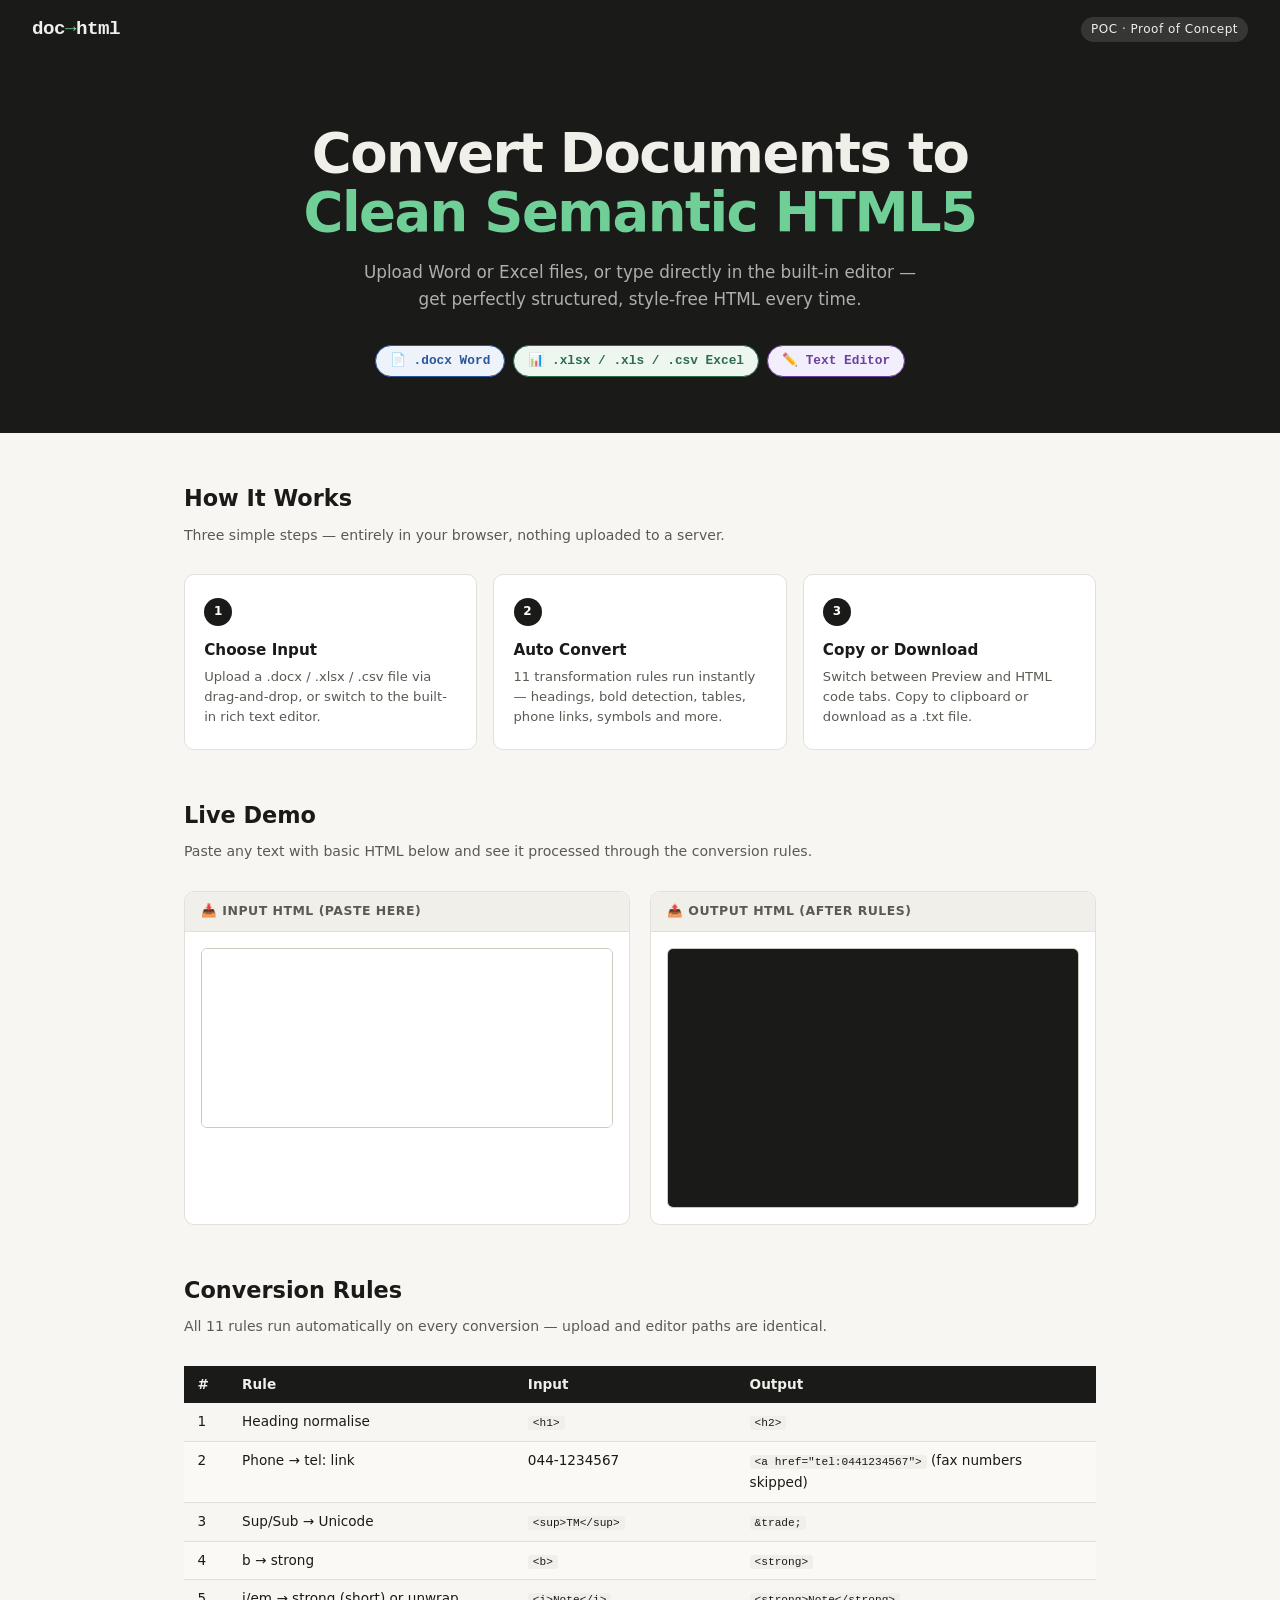
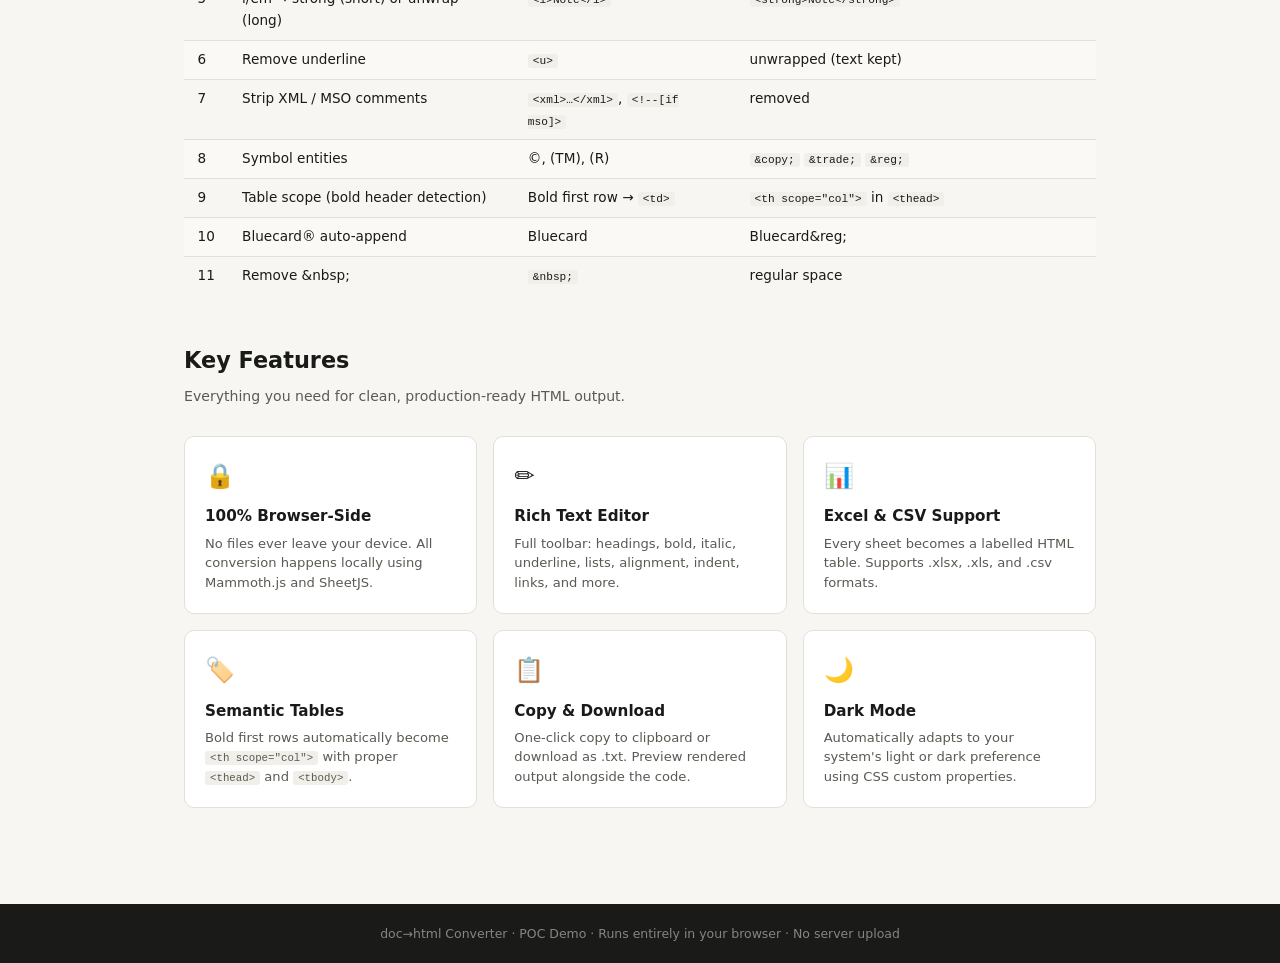
==== poc.html @ 578a53e2 "POC and Demo Docs" ====
<!DOCTYPE html>
<html lang="en">
<head>
  <meta charset="UTF-8"/>
  <meta name="viewport" content="width=device-width,initial-scale=1.0"/>
  <title>doc→html · POC Demo</title>
  <style>
    :root {
      --ink:#1a1a18; --paper:#f7f6f3; --surface:#fff;
      --border:#e2e0d8; --border-s:#ccc9bf;
      --green:#2d6a4f; --green-bg:#edf7f0;
      --blue:#2b579a; --blue-bg:#eef3fb;
      --purple:#6b3fa0; --purple-bg:#f3eefb;
      --accent:#c84b31;
      --radius:10px; --mono:'Menlo','Consolas',monospace;
    }
    *,*::before,*::after{box-sizing:border-box;margin:0;padding:0;}
    body{font-family:system-ui,-apple-system,sans-serif;background:var(--paper);color:var(--ink);font-size:15px;line-height:1.6;}

    /* ── NAV ── */
    nav{background:var(--ink);color:#f0efe9;padding:.9rem 2rem;display:flex;align-items:center;justify-content:space-between;gap:1rem;}
    .nav-brand{font-size:1.2rem;font-weight:800;letter-spacing:-.5px;font-family:var(--mono);}
    .nav-brand span{color:#6fcf97;}
    .nav-tag{font-size:.75rem;background:rgba(255,255,255,.12);padding:3px 10px;border-radius:20px;letter-spacing:.5px;}

    /* ── HERO ── */
    .hero{background:var(--ink);color:#f0efe9;padding:4rem 2rem 3.5rem;text-align:center;}
    .hero h1{font-size:clamp(2rem,5vw,3.4rem);font-weight:800;letter-spacing:-1.5px;line-height:1.1;margin-bottom:1rem;}
    .hero h1 em{color:#6fcf97;font-style:normal;}
    .hero p{font-size:1.05rem;opacity:.7;max-width:560px;margin:0 auto 2rem;}
    .hero-chips{display:flex;gap:.5rem;justify-content:center;flex-wrap:wrap;}
    .chip{display:inline-flex;align-items:center;gap:5px;padding:5px 14px;border-radius:20px;font-size:.8rem;font-weight:600;font-family:var(--mono);border:.5px solid;}
    .chip-w{background:var(--blue-bg);color:var(--blue);border-color:var(--blue);}
    .chip-x{background:var(--green-bg);color:var(--green);border-color:var(--green);}
    .chip-e{background:var(--purple-bg);color:var(--purple);border-color:var(--purple);}

    /* ── SECTION WRAPPER ── */
    .wrap{max-width:960px;margin:0 auto;padding:3rem 1.5rem;}
    .section-title{font-size:1.4rem;font-weight:700;margin-bottom:.4rem;}
    .section-sub{font-size:.88rem;color:#5a5952;margin-bottom:1.75rem;}

    /* ── HOW IT WORKS ── */
    .steps{display:grid;grid-template-columns:repeat(auto-fit,minmax(200px,1fr));gap:1rem;margin-bottom:3rem;}
    .step{background:var(--surface);border:1px solid var(--border);border-radius:var(--radius);padding:1.4rem 1.2rem;position:relative;}
    .step-num{width:28px;height:28px;background:var(--ink);color:#fff;border-radius:50%;display:flex;align-items:center;justify-content:center;font-size:.75rem;font-weight:700;margin-bottom:.75rem;}
    .step h3{font-size:.95rem;font-weight:700;margin-bottom:.35rem;}
    .step p{font-size:.82rem;color:#5a5952;line-height:1.5;}

    /* ── LIVE DEMO ── */
    .demo-grid{display:grid;grid-template-columns:1fr 1fr;gap:1.25rem;margin-bottom:3rem;}
    @media(max-width:680px){.demo-grid{grid-template-columns:1fr;}}

    .demo-box{background:var(--surface);border:1px solid var(--border);border-radius:var(--radius);overflow:hidden;}
    .demo-box-header{background:#f0efe9;border-bottom:1px solid var(--border);padding:.6rem 1rem;font-size:.78rem;font-weight:600;text-transform:uppercase;letter-spacing:.5px;color:#5a5952;display:flex;align-items:center;gap:6px;}
    .demo-box-body{padding:1rem;}

    textarea{width:100%;min-height:180px;border:1px solid var(--border-s);border-radius:6px;padding:.75rem;font-family:var(--mono);font-size:.8rem;line-height:1.6;resize:vertical;color:var(--ink);background:#fff;outline:none;}
    textarea:focus{border-color:#9a9890;}
    .convert-btn{margin-top:.6rem;width:100%;padding:.65rem;background:var(--ink);color:#fff;border:none;border-radius:6px;font-weight:600;font-size:.85rem;cursor:pointer;transition:opacity .15s;}
    .convert-btn:hover{opacity:.85;}

    .output-box{min-height:180px;border:1px solid var(--border-s);border-radius:6px;background:#1a1a18;padding:.75rem;font-family:var(--mono);font-size:.78rem;line-height:1.7;color:#a8d5a2;white-space:pre-wrap;word-break:break-word;overflow:auto;max-height:260px;}
    .output-box .hl-tag{color:#f08d49;}
    .output-box .hl-attr{color:#82c6d8;}
    .output-box .hl-val{color:#b9da97;}

    /* ── RULES TABLE ── */
    .rules-table{width:100%;border-collapse:collapse;font-size:.85rem;margin-bottom:3rem;}
    .rules-table th{background:var(--ink);color:#f0efe9;padding:.5rem .85rem;text-align:left;}
    .rules-table td{padding:.5rem .85rem;border-bottom:1px solid var(--border);vertical-align:top;}
    .rules-table tr:last-child td{border-bottom:none;}
    .rules-table tr:nth-child(even) td{background:#faf9f6;}
    code{font-family:var(--mono);font-size:.82em;background:#f0efe9;padding:1px 5px;border-radius:3px;}

    /* ── FEATURE CARDS ── */
    .features{display:grid;grid-template-columns:repeat(auto-fit,minmax(240px,1fr));gap:1rem;margin-bottom:3rem;}
    .feat{background:var(--surface);border:1px solid var(--border);border-radius:var(--radius);padding:1.25rem;}
    .feat-icon{font-size:1.5rem;margin-bottom:.6rem;}
    .feat h3{font-size:.95rem;font-weight:700;margin-bottom:.3rem;}
    .feat p{font-size:.82rem;color:#5a5952;line-height:1.5;}

    /* ── FOOTER ── */
    footer{background:var(--ink);color:rgba(240,239,233,.5);text-align:center;padding:1.25rem;font-size:.78rem;}
  </style>
</head>
<body>

<nav>
  <div class="nav-brand">doc<span>→</span>html</div>
  <span class="nav-tag">POC · Proof of Concept</span>
</nav>

<!-- HERO -->
<section class="hero">
  <h1>Convert Documents to<br><em>Clean Semantic HTML5</em></h1>
  <p>Upload Word or Excel files, or type directly in the built-in editor — get perfectly structured, style-free HTML every time.</p>
  <div class="hero-chips">
    <span class="chip chip-w">📄 .docx Word</span>
    <span class="chip chip-x">📊 .xlsx / .xls / .csv Excel</span>
    <span class="chip chip-e">✏️ Text Editor</span>
  </div>
</section>

<!-- HOW IT WORKS -->
<div class="wrap">
  <div class="section-title">How It Works</div>
  <div class="section-sub">Three simple steps — entirely in your browser, nothing uploaded to a server.</div>
  <div class="steps">
    <div class="step"><div class="step-num">1</div><h3>Choose Input</h3><p>Upload a .docx / .xlsx / .csv file via drag-and-drop, or switch to the built-in rich text editor.</p></div>
    <div class="step"><div class="step-num">2</div><h3>Auto Convert</h3><p>11 transformation rules run instantly — headings, bold detection, tables, phone links, symbols and more.</p></div>
    <div class="step"><div class="step-num">3</div><h3>Copy or Download</h3><p>Switch between Preview and HTML code tabs. Copy to clipboard or download as a .txt file.</p></div>
  </div>

  <!-- LIVE DEMO -->
  <div class="section-title">Live Demo</div>
  <div class="section-sub">Paste any text with basic HTML below and see it processed through the conversion rules.</div>
  <div class="demo-grid">
    <div class="demo-box">
      <div class="demo-box-header">📥 Input HTML (paste here)</div>
      <div class="demo-box-body">
        <textarea id="demo-input" spellcheck="false"><h1>Company Overview</h1>
<p>Call us at <b>044-1234567</b> or Fax: 044-9999999</p>
<p><b>John</b><b> Smith</b> is the CEO.</p>
<table>
  <tr><td><b>Name</b></td><td><b>Role</b></td></tr>
  <tr><td>Alice</td><td>Engineer</td></tr>
  <tr><td>Bob</td><td>Designer</td></tr>
</table>
<p>Copyright (C) 2024. All rights reserved (TM)</p></textarea>
        <button class="convert-btn" onclick="runDemo()">▶ Run Conversion Rules</button>
      </div>
    </div>
    <div class="demo-box">
      <div class="demo-box-header">📤 Output HTML (after rules)</div>
      <div class="demo-box-body">
        <div class="output-box" id="demo-output">Click "Run Conversion Rules" →</div>
      </div>
    </div>
  </div>

  <!-- CONVERSION RULES -->
  <div class="section-title">Conversion Rules</div>
  <div class="section-sub">All 11 rules run automatically on every conversion — upload and editor paths are identical.</div>
  <table class="rules-table">
    <thead><tr><th>#</th><th>Rule</th><th>Input</th><th>Output</th></tr></thead>
    <tbody>
      <tr><td>1</td><td>Heading normalise</td><td><code>&lt;h1&gt;</code></td><td><code>&lt;h2&gt;</code></td></tr>
      <tr><td>2</td><td>Phone → tel: link</td><td>044-1234567</td><td><code>&lt;a href="tel:0441234567"&gt;</code> (fax numbers skipped)</td></tr>
      <tr><td>3</td><td>Sup/Sub → Unicode</td><td><code>&lt;sup&gt;TM&lt;/sup&gt;</code></td><td><code>&amp;trade;</code></td></tr>
      <tr><td>4</td><td>b → strong</td><td><code>&lt;b&gt;</code></td><td><code>&lt;strong&gt;</code></td></tr>
      <tr><td>5</td><td>i/em → strong (short) or unwrap (long)</td><td><code>&lt;i&gt;Note&lt;/i&gt;</code></td><td><code>&lt;strong&gt;Note&lt;/strong&gt;</code></td></tr>
      <tr><td>6</td><td>Remove underline</td><td><code>&lt;u&gt;</code></td><td>unwrapped (text kept)</td></tr>
      <tr><td>7</td><td>Strip XML / MSO comments</td><td><code>&lt;xml&gt;…&lt;/xml&gt;</code>, <code>&lt;!--[if mso]&gt;</code></td><td>removed</td></tr>
      <tr><td>8</td><td>Symbol entities</td><td>©, (TM), (R)</td><td><code>&amp;copy;</code> <code>&amp;trade;</code> <code>&amp;reg;</code></td></tr>
      <tr><td>9</td><td>Table scope (bold header detection)</td><td>Bold first row → <code>&lt;td&gt;</code></td><td><code>&lt;th scope="col"&gt;</code> in <code>&lt;thead&gt;</code></td></tr>
      <tr><td>10</td><td>Bluecard® auto-append</td><td>Bluecard</td><td>Bluecard&amp;reg;</td></tr>
      <tr><td>11</td><td>Remove &amp;nbsp;</td><td><code>&amp;nbsp;</code></td><td>regular space</td></tr>
    </tbody>
  </table>

  <!-- FEATURES -->
  <div class="section-title">Key Features</div>
  <div class="section-sub">Everything you need for clean, production-ready HTML output.</div>
  <div class="features">
    <div class="feat"><div class="feat-icon">🔒</div><h3>100% Browser-Side</h3><p>No files ever leave your device. All conversion happens locally using Mammoth.js and SheetJS.</p></div>
    <div class="feat"><div class="feat-icon">✏️</div><h3>Rich Text Editor</h3><p>Full toolbar: headings, bold, italic, underline, lists, alignment, indent, links, and more.</p></div>
    <div class="feat"><div class="feat-icon">📊</div><h3>Excel & CSV Support</h3><p>Every sheet becomes a labelled HTML table. Supports .xlsx, .xls, and .csv formats.</p></div>
    <div class="feat"><div class="feat-icon">🏷️</div><h3>Semantic Tables</h3><p>Bold first rows automatically become <code>&lt;th scope="col"&gt;</code> with proper <code>&lt;thead&gt;</code> and <code>&lt;tbody&gt;</code>.</p></div>
    <div class="feat"><div class="feat-icon">📋</div><h3>Copy & Download</h3><p>One-click copy to clipboard or download as .txt. Preview rendered output alongside the code.</p></div>
    <div class="feat"><div class="feat-icon">🌙</div><h3>Dark Mode</h3><p>Automatically adapts to your system's light or dark preference using CSS custom properties.</p></div>
  </div>
</div>

<footer>doc→html Converter · POC Demo · Runs entirely in your browser · No server upload</footer>

<script>
/* Minimal demo runner — applies rules 1,4,8,9,10,11 client-side for illustration */
function runDemo() {
  var raw = document.getElementById('demo-input').value;
  var out = applyRules(raw);
  document.getElementById('demo-output').innerHTML = syntaxHL(escForDisplay(out));
}

function applyRules(html) {
  var doc  = new DOMParser().parseFromString('<div id="r">' + html + '</div>', 'text/html');
  var root = doc.getElementById('r');

  /* Rule 1 — h1→h2 */
  root.querySelectorAll('h1').forEach(function(el){ changeTag(el,'h2'); });
  /* Rule 4 — b→strong */
  root.querySelectorAll('b').forEach(function(el){ changeTag(el,'strong'); });
  /* Rule 6 — remove u */
  root.querySelectorAll('u').forEach(function(el){ unwrap(el); });
  /* Rule A — no strong in headings */
  root.querySelectorAll('h2 strong,h3 strong').forEach(function(el){ unwrap(el); });
  /* Rule C — merge consecutive strong */
  mergeStrong(root);
  /* Rule B — table scope */
  tableScope(root);

  var s = root.innerHTML;
  /* Rule 8 — symbol entities */
  s = s.replace(/\(C\)/gi,'&copy;').replace(/\(TM\)/gi,'&trade;').replace(/\(R\)/gi,'&reg;');
  /* Rule 10 — Bluecard */
  s = s.replace(/\bBluecard\b(?!&reg;)/gi, function(m){ return m+'&reg;'; });
  /* Rule 11 — nbsp */
  s = s.replace(/&nbsp;/gi,' ');
  /* Rule 2 — phone tel (skip fax) */
  s = s.replace(/>([\s\S]*?)</g, function(m, text) {
    var r = text.replace(/(\+?[\d][\d\s.\-()\u200c]{6,}[\d])/g, function(ph, _m, offset, str) {
      var before = str.slice(Math.max(0,offset-60),offset);
      var after  = str.slice(offset+ph.length, offset+ph.length+20);
      if (/\bfax\b/i.test(before)||/\bfax\b/i.test(after)) return ph;
      return '<a href="tel:'+ph.replace(/[^\d+]/g,'')+'">'+ph+'</a>';
    });
    return '>'+r+'<';
  });
  return s.trim();
}

function tableScope(root) {
  root.querySelectorAll('table').forEach(function(table) {
    var rows = Array.prototype.slice.call(table.querySelectorAll('tr'));
    if (!rows.length) return;
    var headCells = Array.prototype.slice.call(rows[0].querySelectorAll('td,th'));
    if (!headCells.length || !headCells.every(function(c){ return cellBold(c); })) return;
    headCells.forEach(function(cell) {
      root.querySelectorAll('strong').forEach(function(s){ if(cell.contains(s)) unwrap(s); });
      var th = changeTag(cell,'th'); th.setAttribute('scope','col');
    });
    var thead = table.ownerDocument.createElement('thead');
    rows[0].parentNode.removeChild(rows[0]); thead.appendChild(rows[0]);
    var tbody = table.ownerDocument.createElement('tbody');
    rows.slice(1).forEach(function(tr){ tr.parentNode.removeChild(tr); tbody.appendChild(tr); });
    while(table.firstChild) table.removeChild(table.firstChild);
    table.appendChild(thead); if(rows.slice(1).length) table.appendChild(tbody);
  });
}
function cellBold(c) {
  var t=c.textContent.trim(); if(!t) return false;
  var ss=Array.prototype.slice.call(c.querySelectorAll('strong'));
  if(!ss.length) return false;
  return ss.map(function(s){return s.textContent;}).join('').trim()===t;
}
function mergeStrong(root) {
  root.querySelectorAll('strong strong').forEach(function(i){ unwrap(i); });
  root.querySelectorAll('strong').forEach(function(el) {
    var nx=el.nextSibling, gap=null;
    if(nx&&nx.nodeType===3&&nx.nodeValue.trim()===''){gap=nx;nx=nx.nextSibling;}
    if(nx&&nx.nodeName==='STRONG'){if(gap)el.appendChild(gap);while(nx.firstChild)el.appendChild(nx.firstChild);nx.parentNode.removeChild(nx);}
  });
}
function changeTag(el,tag){
  var n=el.ownerDocument.createElement(tag);
  Array.prototype.slice.call(el.attributes).forEach(function(a){n.setAttribute(a.name,a.value);});
  while(el.firstChild) n.appendChild(el.firstChild);
  el.parentNode.replaceChild(n,el); return n;
}
function unwrap(el){var p=el.parentNode;while(el.firstChild)p.insertBefore(el.firstChild,el);p.removeChild(el);}

function escForDisplay(s){ return s.replace(/&/g,'&amp;').replace(/</g,'&lt;').replace(/>/g,'&gt;'); }
function syntaxHL(s){
  return s
    .replace(/(&lt;\/?[a-z][a-z0-9]*)/gi,'<span class="hl-tag">$1</span>')
    .replace(/(scope|href|class)=/g,'<span class="hl-attr">$1</span>=')
    .replace(/="([^"]*)"/g,'="<span class="hl-val">$1</span>"');
}
window.addEventListener('DOMContentLoaded', runDemo);
</script>
</body>
</html>
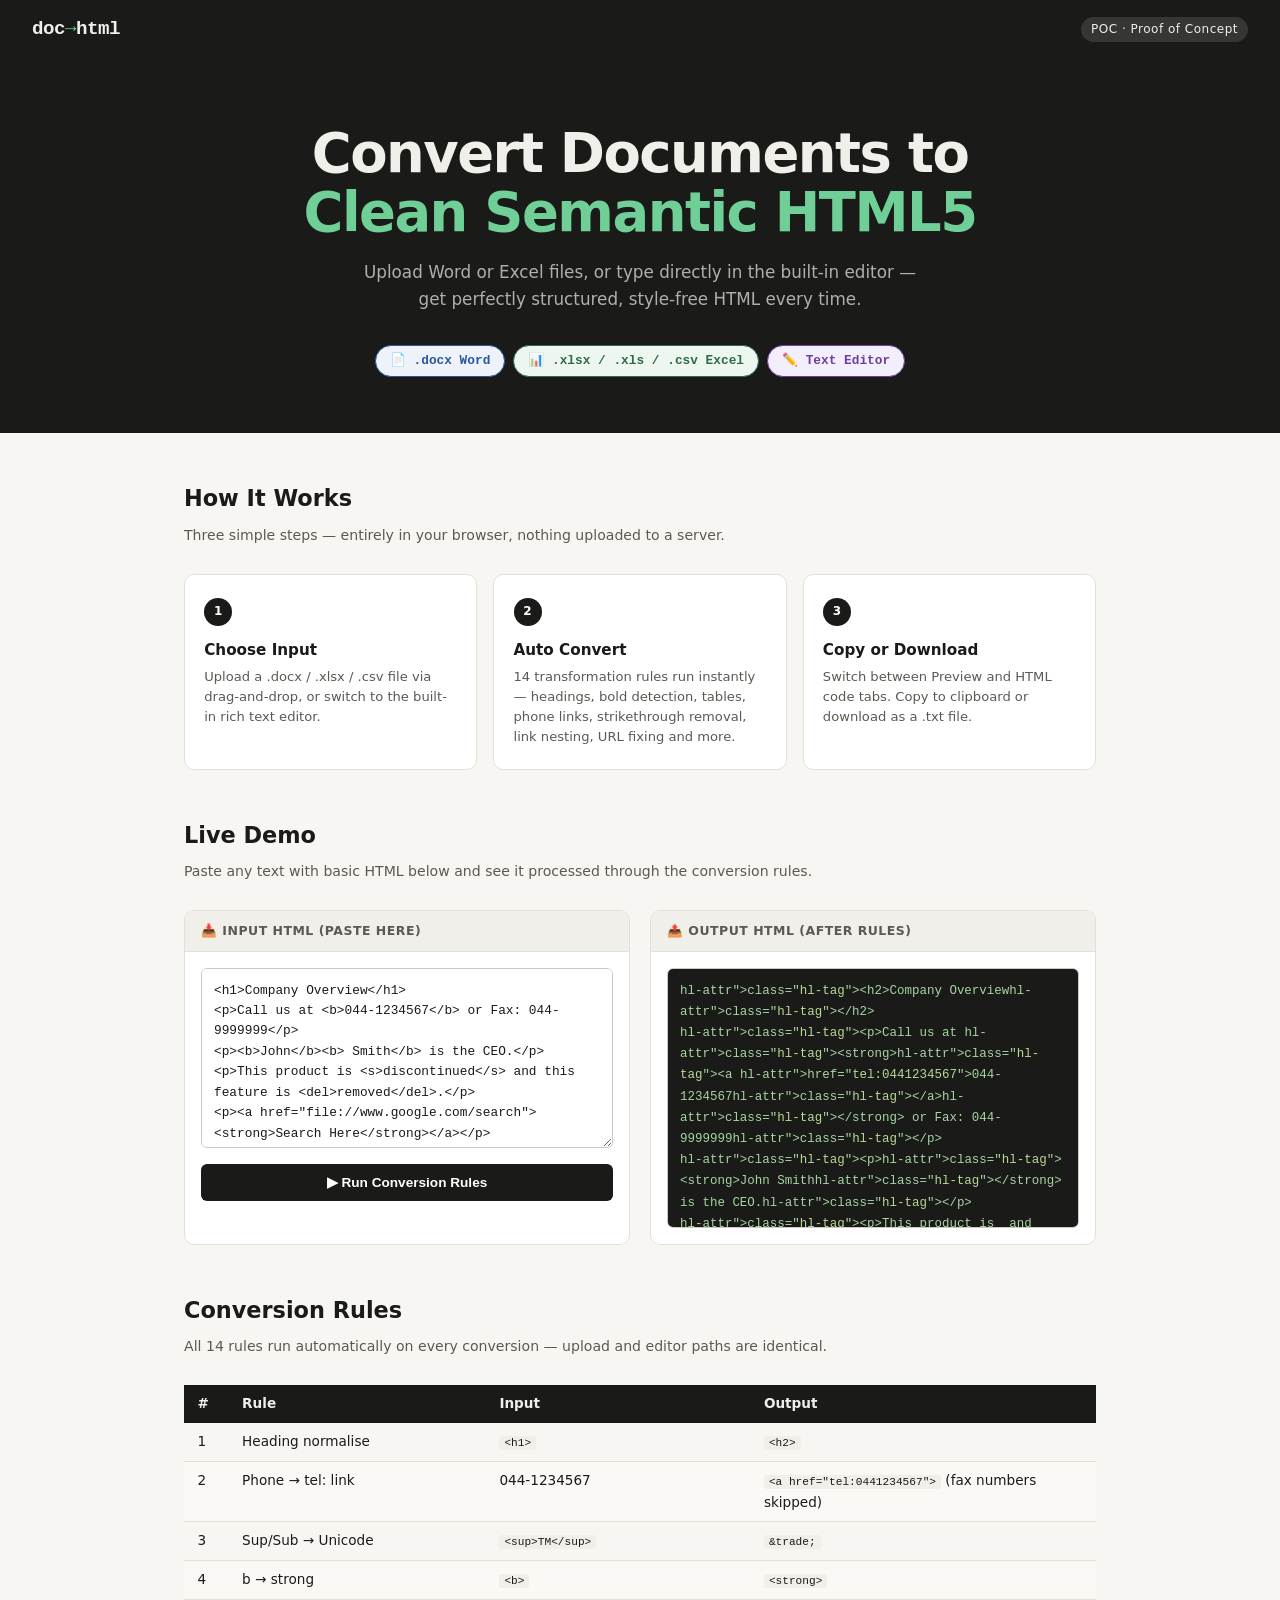
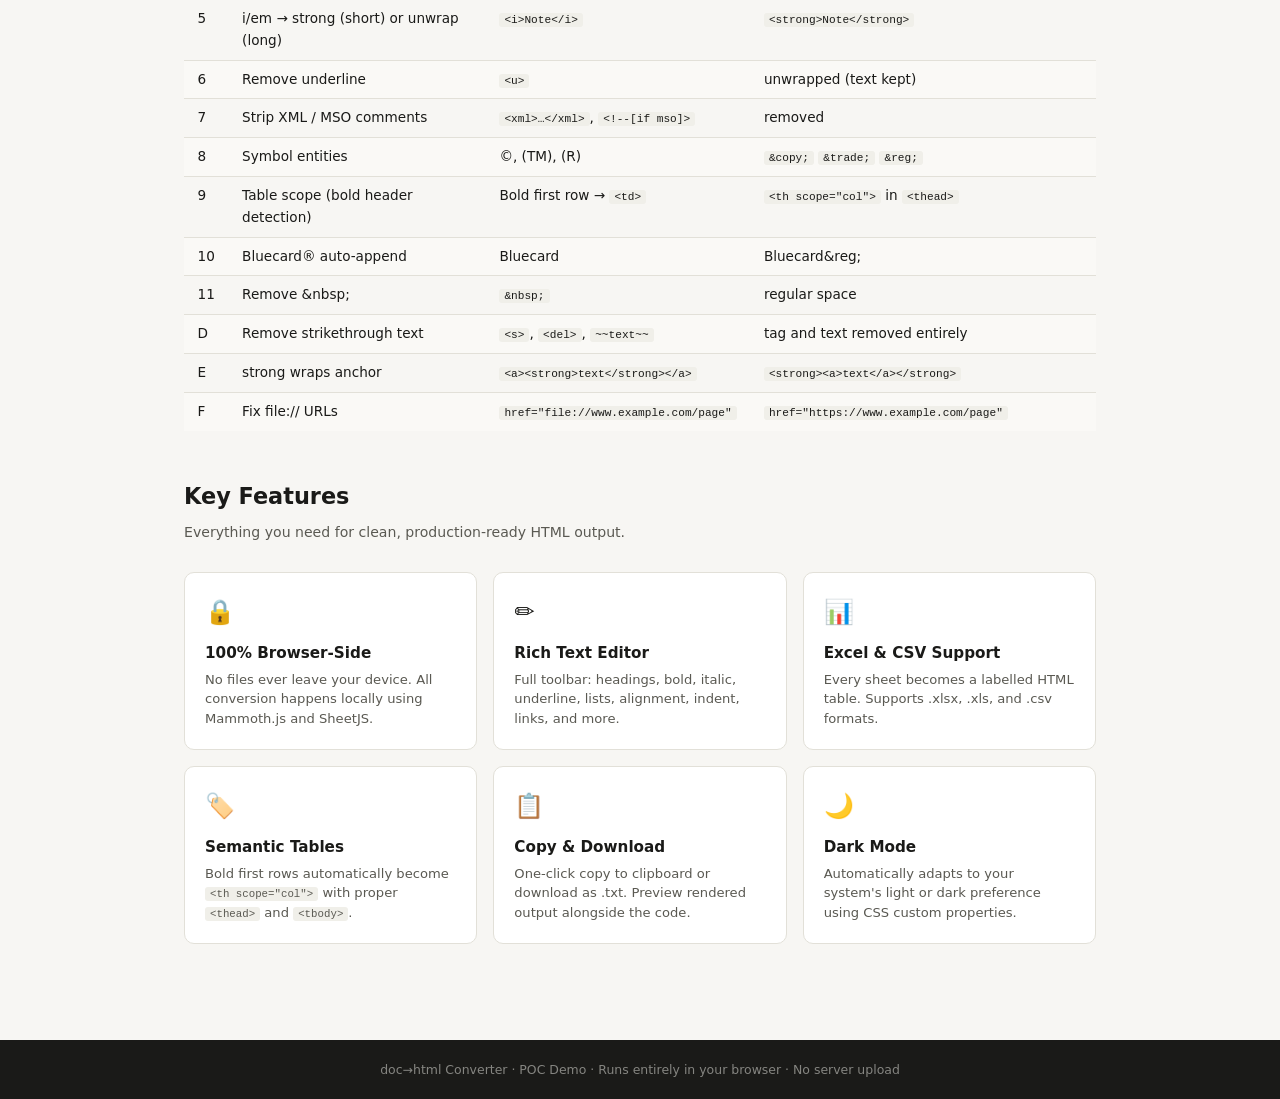
==== commit 2ccf77ee: "Strikethrough & Url orrection" ====
--- a/poc.html
+++ b/poc.html
@@ -107,7 +107,7 @@
   <div class="section-sub">Three simple steps — entirely in your browser, nothing uploaded to a server.</div>
   <div class="steps">
     <div class="step"><div class="step-num">1</div><h3>Choose Input</h3><p>Upload a .docx / .xlsx / .csv file via drag-and-drop, or switch to the built-in rich text editor.</p></div>
-    <div class="step"><div class="step-num">2</div><h3>Auto Convert</h3><p>11 transformation rules run instantly — headings, bold detection, tables, phone links, symbols and more.</p></div>
+    <div class="step"><div class="step-num">2</div><h3>Auto Convert</h3><p>14 transformation rules run instantly — headings, bold detection, tables, phone links, strikethrough removal, link nesting, URL fixing and more.</p></div>
     <div class="step"><div class="step-num">3</div><h3>Copy or Download</h3><p>Switch between Preview and HTML code tabs. Copy to clipboard or download as a .txt file.</p></div>
   </div>
 
@@ -121,6 +121,9 @@
         <textarea id="demo-input" spellcheck="false"><h1>Company Overview</h1>
 <p>Call us at <b>044-1234567</b> or Fax: 044-9999999</p>
 <p><b>John</b><b> Smith</b> is the CEO.</p>
+<p>This product is <s>discontinued</s> and this feature is <del>removed</del>.</p>
+<p><a href="file://www.google.com/search"><strong>Search Here</strong></a></p>
+<p>Visit us: <a href="file://internal/document/about-us">About Us</a></p>
 <table>
   <tr><td><b>Name</b></td><td><b>Role</b></td></tr>
   <tr><td>Alice</td><td>Engineer</td></tr>
@@ -140,7 +143,7 @@
 
   <!-- CONVERSION RULES -->
   <div class="section-title">Conversion Rules</div>
-  <div class="section-sub">All 11 rules run automatically on every conversion — upload and editor paths are identical.</div>
+  <div class="section-sub">All 14 rules run automatically on every conversion — upload and editor paths are identical.</div>
   <table class="rules-table">
     <thead><tr><th>#</th><th>Rule</th><th>Input</th><th>Output</th></tr></thead>
     <tbody>
@@ -155,6 +158,9 @@
       <tr><td>9</td><td>Table scope (bold header detection)</td><td>Bold first row → <code>&lt;td&gt;</code></td><td><code>&lt;th scope="col"&gt;</code> in <code>&lt;thead&gt;</code></td></tr>
       <tr><td>10</td><td>Bluecard® auto-append</td><td>Bluecard</td><td>Bluecard&amp;reg;</td></tr>
       <tr><td>11</td><td>Remove &amp;nbsp;</td><td><code>&amp;nbsp;</code></td><td>regular space</td></tr>
+      <tr><td>D</td><td>Remove strikethrough text</td><td><code>&lt;s&gt;</code>, <code>&lt;del&gt;</code>, <code>~~text~~</code></td><td>tag and text removed entirely</td></tr>
+      <tr><td>E</td><td>strong wraps anchor</td><td><code>&lt;a&gt;&lt;strong&gt;text&lt;/strong&gt;&lt;/a&gt;</code></td><td><code>&lt;strong&gt;&lt;a&gt;text&lt;/a&gt;&lt;/strong&gt;</code></td></tr>
+      <tr><td>F</td><td>Fix file:// URLs</td><td><code>href="file://www.example.com/page"</code></td><td><code>href="https://www.example.com/page"</code></td></tr>
     </tbody>
   </table>
 
@@ -174,7 +180,7 @@
 <footer>doc→html Converter · POC Demo · Runs entirely in your browser · No server upload</footer>
 
 <script>
-/* Minimal demo runner — applies rules 1,4,8,9,10,11 client-side for illustration */
+/* Demo runner — applies all 14 rules client-side */
 function runDemo() {
   var raw = document.getElementById('demo-input').value;
   var out = applyRules(raw);
@@ -195,6 +201,10 @@
   root.querySelectorAll('h2 strong,h3 strong').forEach(function(el){ unwrap(el); });
   /* Rule C — merge consecutive strong */
   mergeStrong(root);
+  /* Rule D — remove strikethrough text entirely */
+  ruleD(root);
+  /* Rule E — strong wraps anchor */
+  ruleE(root);
   /* Rule B — table scope */
   tableScope(root);
 
@@ -205,6 +215,8 @@
   s = s.replace(/\bBluecard\b(?!&reg;)/gi, function(m){ return m+'&reg;'; });
   /* Rule 11 — nbsp */
   s = s.replace(/&nbsp;/gi,' ');
+  /* Rule F — fix file:// URLs */
+  s = ruleF(s);
   /* Rule 2 — phone tel (skip fax) */
   s = s.replace(/>([\s\S]*?)</g, function(m, text) {
     var r = text.replace(/(\+?[\d][\d\s.\-()\u200c]{6,}[\d])/g, function(ph, _m, offset, str) {
@@ -250,6 +262,39 @@
     if(nx&&nx.nodeName==='STRONG'){if(gap)el.appendChild(gap);while(nx.firstChild)el.appendChild(nx.firstChild);nx.parentNode.removeChild(nx);}
   });
 }
+function ruleD(root) {
+  /* Remove <s>, <del>, <strike> and all their content */
+  root.querySelectorAll('s,del,strike').forEach(function(el){ el.parentNode.removeChild(el); });
+  /* Remove ~~text~~ from text nodes */
+  var walker = document.createTreeWalker(root, NodeFilter.SHOW_TEXT, null, false);
+  var nodes=[]; var n; while((n=walker.nextNode())) nodes.push(n);
+  nodes.forEach(function(tn){ if(/~~[\s\S]*?~~/.test(tn.nodeValue)) tn.nodeValue=tn.nodeValue.replace(/~~[\s\S]*?~~/g,''); });
+}
+function ruleE(root) {
+  /* <a><strong>text</strong></a>  →  <strong><a>text</a></strong> */
+  root.querySelectorAll('a > strong').forEach(function(strong) {
+    var a = strong.parentNode;
+    if (a.nodeName !== 'A') return;
+    var other = Array.prototype.slice.call(a.childNodes).filter(function(nd){ return nd!==strong&&!(nd.nodeType===3&&nd.nodeValue.trim()===''); });
+    if (other.length) return;
+    var na = a.ownerDocument.createElement('a');
+    Array.prototype.slice.call(a.attributes).forEach(function(at){ na.setAttribute(at.name,at.value); });
+    while(strong.firstChild) na.appendChild(strong.firstChild);
+    strong.appendChild(na);
+    a.parentNode.replaceChild(strong, a);
+  });
+}
+function ruleF(html) {
+  return html.replace(/(<a\s[^>]*href\s*=\s*["'])file:\/\/([^"']*)(["'][^>]*>)/gi, function(m,open,path,close){
+    var segs = path.replace(/\\/g,'/').split('/').filter(Boolean);
+    var domain=null, idx=-1;
+    for(var i=0;i<segs.length;i++){
+      if(/^[a-zA-Z0-9]([a-zA-Z0-9\-]*\.)+[a-zA-Z]{2,}$/.test(segs[i])){domain=segs[i];idx=i;break;}
+    }
+    var url = domain ? 'https://'+domain+(segs.slice(idx+1).length?'/'+segs.slice(idx+1).join('/'):'') : '#';
+    return open+url+close;
+  });
+}
 function changeTag(el,tag){
   var n=el.ownerDocument.createElement(tag);
   Array.prototype.slice.call(el.attributes).forEach(function(a){n.setAttribute(a.name,a.value);});
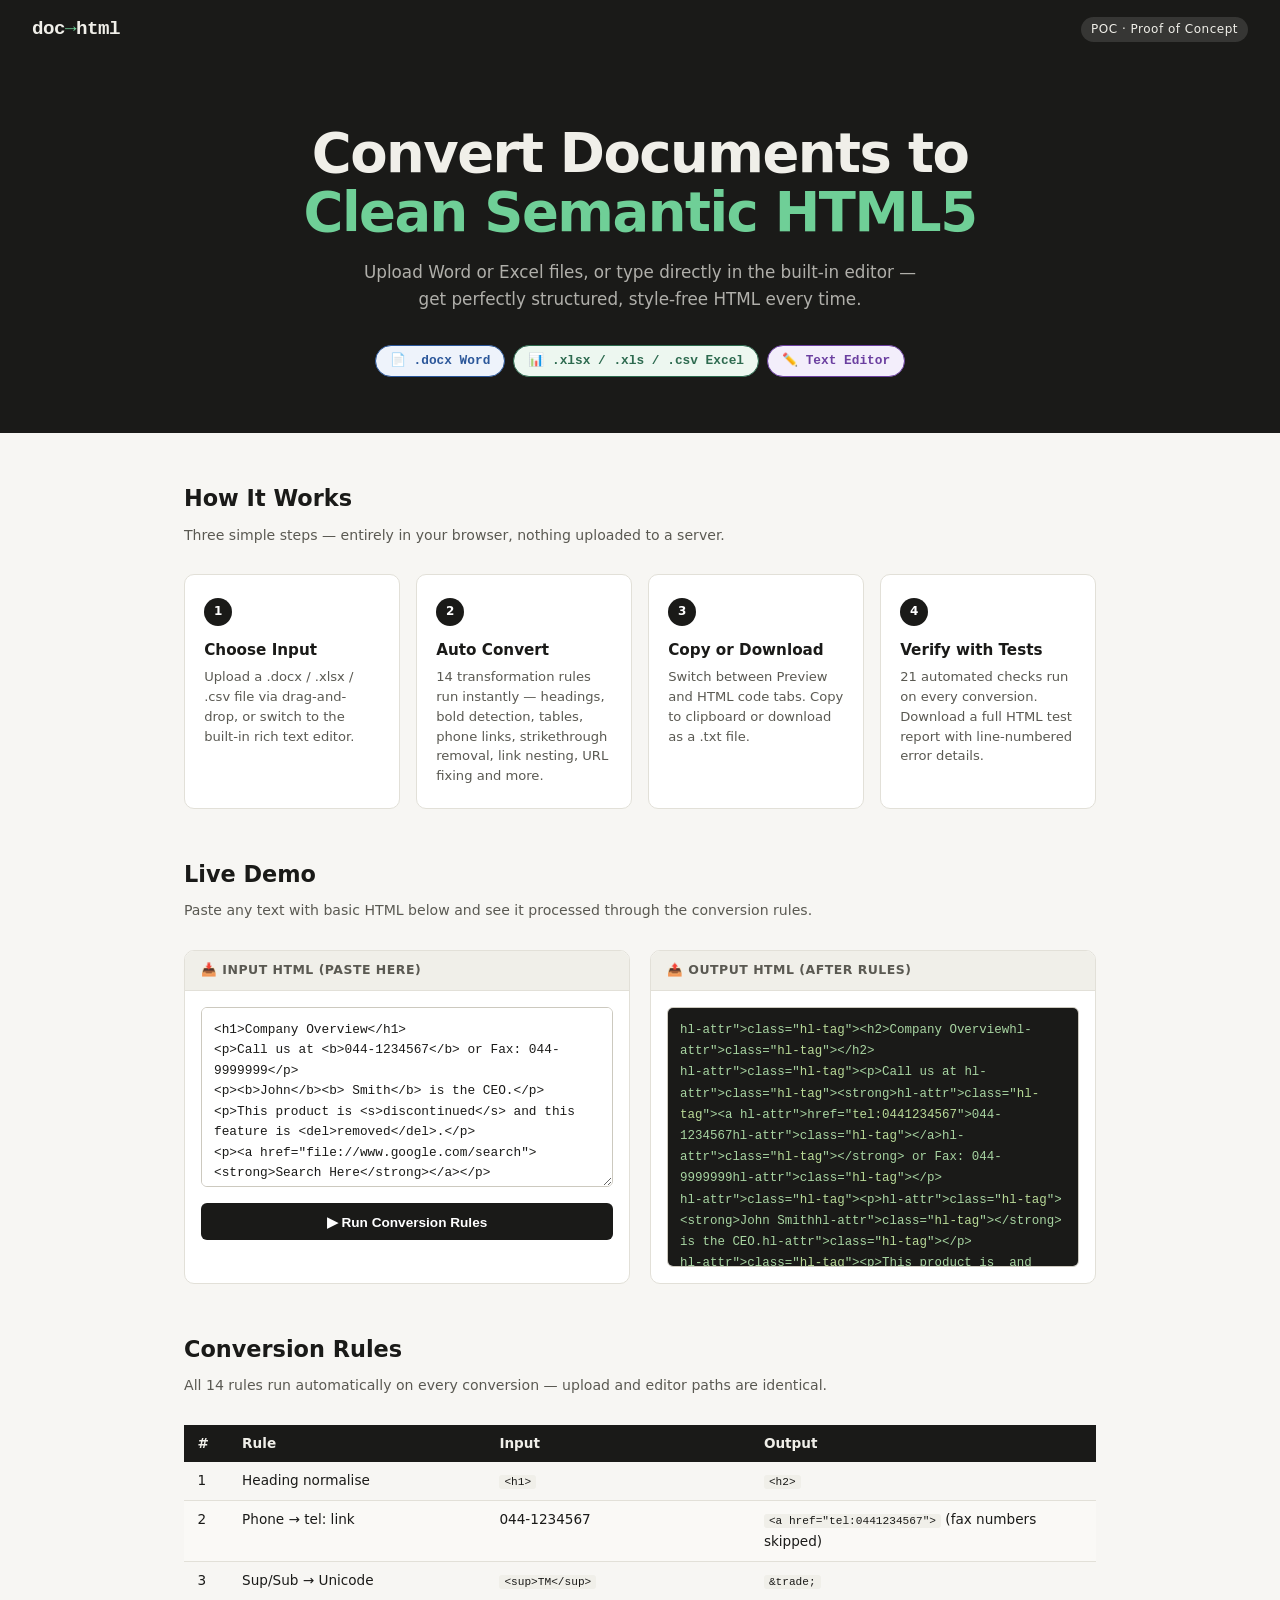
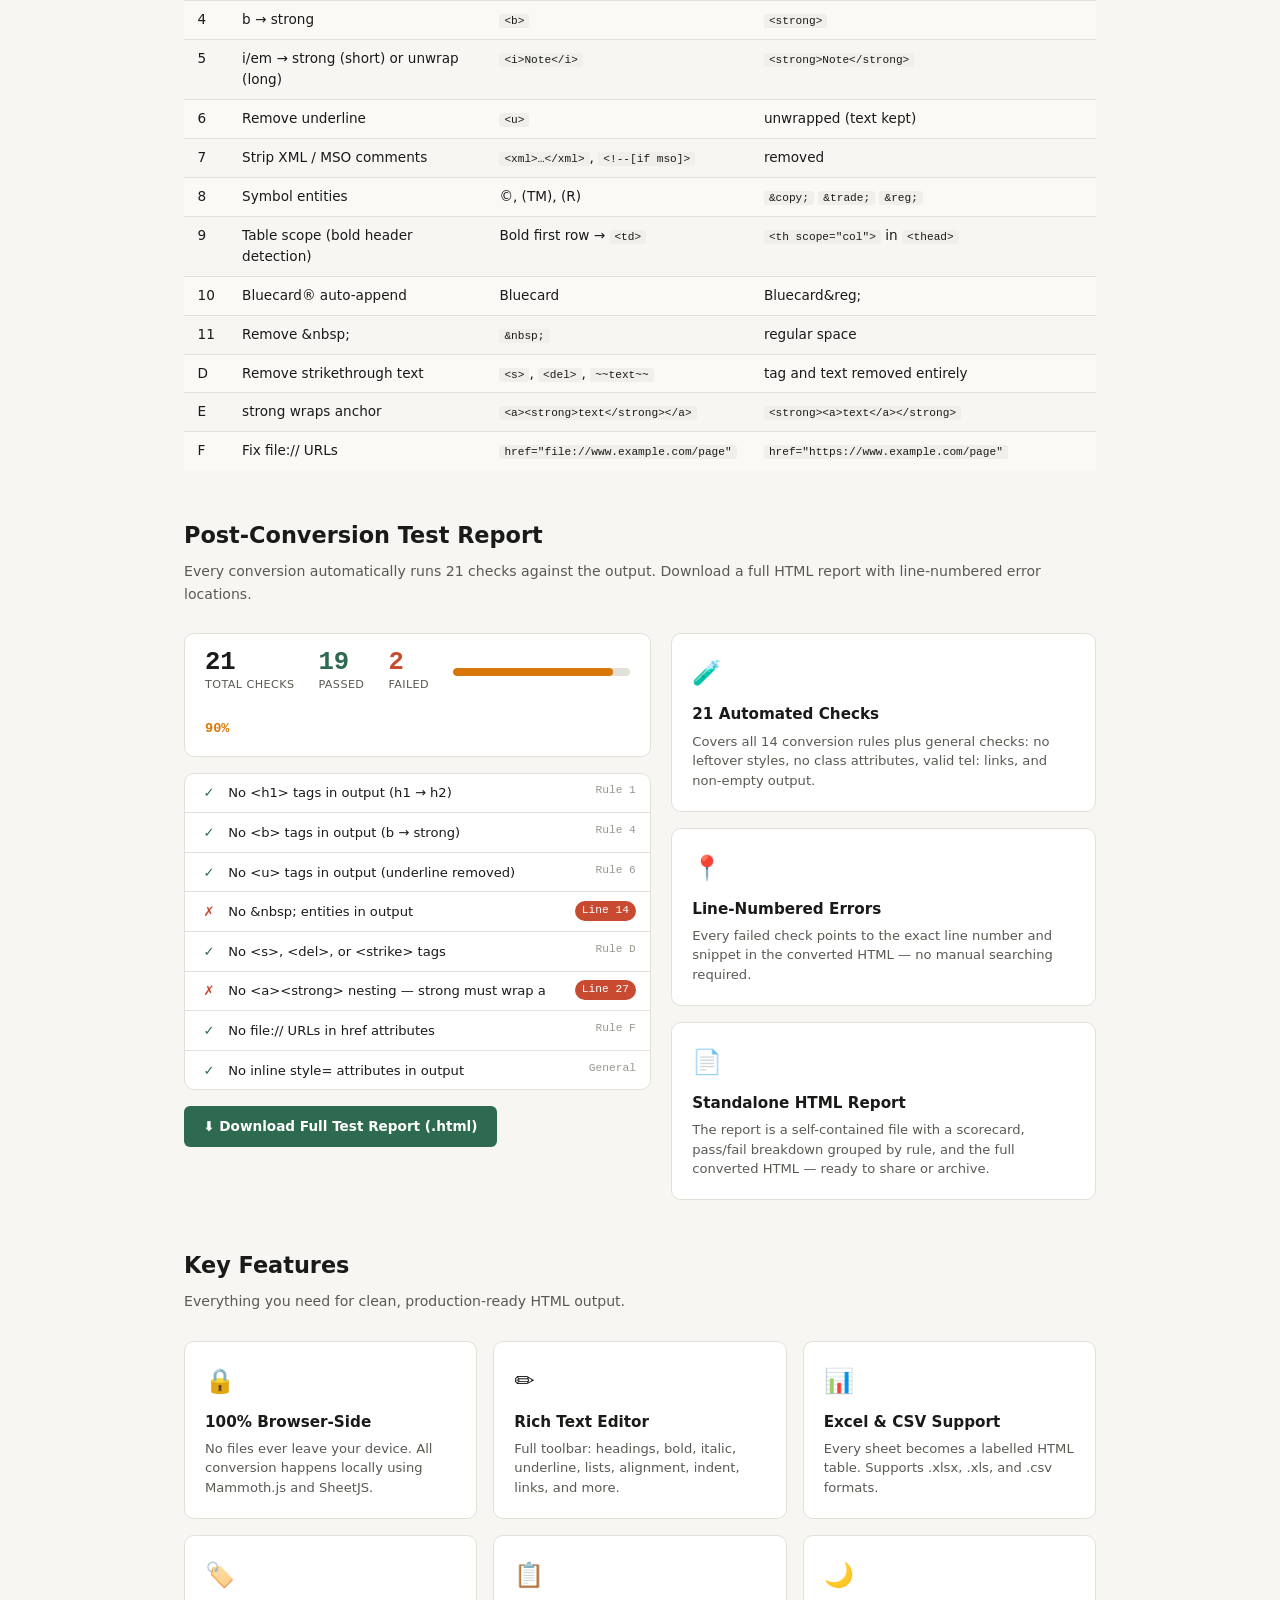
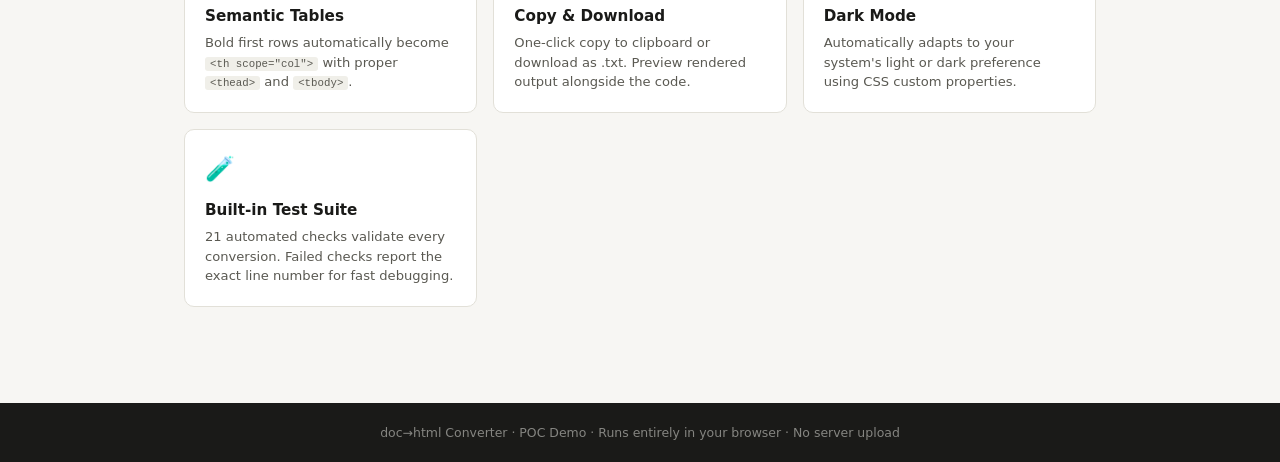
==== commit 533e6dbf: "Test Result includes the home page itself Test Result includes the home page itself" ====
--- a/poc.html
+++ b/poc.html
@@ -79,6 +79,32 @@
     .feat h3{font-size:.95rem;font-weight:700;margin-bottom:.3rem;}
     .feat p{font-size:.82rem;color:#5a5952;line-height:1.5;}
 
+    /* ── TEST REPORT ── */
+    .report-grid{display:grid;grid-template-columns:1.1fr 1fr;gap:1.25rem;margin-bottom:3rem;align-items:start;}
+    @media(max-width:780px){.report-grid{grid-template-columns:1fr;}}
+
+    .scorecard{display:flex;gap:1.5rem;padding:1rem 1.25rem;background:var(--surface);border:1px solid var(--border);border-radius:var(--radius);flex-wrap:wrap;align-items:center;margin-bottom:1rem;}
+    .score-num{font-size:1.6rem;font-weight:800;font-family:var(--mono);line-height:1;}
+    .score-label{font-size:.7rem;color:#5a5952;text-transform:uppercase;letter-spacing:.4px;}
+    .score-pass{color:var(--green);}
+    .score-fail{color:var(--accent);}
+    .pct-bar{flex:1;min-width:140px;height:8px;background:#e2e0d8;border-radius:4px;overflow:hidden;}
+    .pct-fill{height:100%;background:var(--green);border-radius:4px;}
+    .pct-fill.warn{background:#d97706;}
+
+    .check-list{background:var(--surface);border:1px solid var(--border);border-radius:var(--radius);overflow:hidden;}
+    .check-item{display:flex;align-items:flex-start;gap:.6rem;padding:.55rem .9rem;border-bottom:1px solid var(--border);font-size:.82rem;}
+    .check-item:last-child{border-bottom:none;}
+    .check-icon{font-weight:700;flex-shrink:0;width:1.2rem;text-align:center;}
+    .check-icon.ok{color:var(--green);}
+    .check-icon.bad{color:var(--accent);}
+    .check-name{flex:1;}
+    .check-line{font-family:var(--mono);font-size:.7rem;background:var(--accent);color:#fff;padding:1px 7px;border-radius:10px;flex-shrink:0;}
+    .check-rule{font-family:var(--mono);font-size:.7rem;color:#9a9890;flex-shrink:0;}
+
+    .report-dl{margin-top:1rem;display:inline-flex;align-items:center;gap:6px;padding:.6rem 1.2rem;background:var(--green);color:#fff;border:none;border-radius:6px;font-weight:600;font-size:.85rem;cursor:pointer;transition:opacity .15s;text-decoration:none;}
+    .report-dl:hover{opacity:.85;}
+
     /* ── FOOTER ── */
     footer{background:var(--ink);color:rgba(240,239,233,.5);text-align:center;padding:1.25rem;font-size:.78rem;}
   </style>
@@ -109,6 +135,7 @@
     <div class="step"><div class="step-num">1</div><h3>Choose Input</h3><p>Upload a .docx / .xlsx / .csv file via drag-and-drop, or switch to the built-in rich text editor.</p></div>
     <div class="step"><div class="step-num">2</div><h3>Auto Convert</h3><p>14 transformation rules run instantly — headings, bold detection, tables, phone links, strikethrough removal, link nesting, URL fixing and more.</p></div>
     <div class="step"><div class="step-num">3</div><h3>Copy or Download</h3><p>Switch between Preview and HTML code tabs. Copy to clipboard or download as a .txt file.</p></div>
+    <div class="step"><div class="step-num">4</div><h3>Verify with Tests</h3><p>21 automated checks run on every conversion. Download a full HTML test report with line-numbered error details.</p></div>
   </div>
 
   <!-- LIVE DEMO -->
@@ -164,6 +191,53 @@
     </tbody>
   </table>
 
+  <!-- TEST REPORT -->
+  <div class="section-title">Post-Conversion Test Report</div>
+  <div class="section-sub">Every conversion automatically runs 21 checks against the output. Download a full HTML report with line-numbered error locations.</div>
+
+  <div class="report-grid">
+    <div>
+      <div class="scorecard">
+        <div><div class="score-num" style="color:var(--ink)">21</div><div class="score-label">Total Checks</div></div>
+        <div><div class="score-num score-pass">19</div><div class="score-label">Passed</div></div>
+        <div><div class="score-num score-fail">2</div><div class="score-label">Failed</div></div>
+        <div class="pct-bar"><div class="pct-fill warn" style="width:90%"></div></div>
+        <span style="font-family:var(--mono);font-weight:700;color:#d97706;font-size:.85rem">90%</span>
+      </div>
+
+      <div class="check-list">
+        <div class="check-item"><span class="check-icon ok">✓</span><span class="check-name">No &lt;h1&gt; tags in output (h1 → h2)</span><span class="check-rule">Rule 1</span></div>
+        <div class="check-item"><span class="check-icon ok">✓</span><span class="check-name">No &lt;b&gt; tags in output (b → strong)</span><span class="check-rule">Rule 4</span></div>
+        <div class="check-item"><span class="check-icon ok">✓</span><span class="check-name">No &lt;u&gt; tags in output (underline removed)</span><span class="check-rule">Rule 6</span></div>
+        <div class="check-item"><span class="check-icon bad">✗</span><span class="check-name">No &amp;nbsp; entities in output</span><span class="check-line">Line 14</span></div>
+        <div class="check-item"><span class="check-icon ok">✓</span><span class="check-name">No &lt;s&gt;, &lt;del&gt;, or &lt;strike&gt; tags</span><span class="check-rule">Rule D</span></div>
+        <div class="check-item"><span class="check-icon bad">✗</span><span class="check-name">No &lt;a&gt;&lt;strong&gt; nesting — strong must wrap a</span><span class="check-line">Line 27</span></div>
+        <div class="check-item"><span class="check-icon ok">✓</span><span class="check-name">No file:// URLs in href attributes</span><span class="check-rule">Rule F</span></div>
+        <div class="check-item"><span class="check-icon ok">✓</span><span class="check-name">No inline style= attributes in output</span><span class="check-rule">General</span></div>
+      </div>
+
+      <a class="report-dl" href="#" onclick="return false">⬇ Download Full Test Report (.html)</a>
+    </div>
+
+    <div>
+      <div class="feat" style="margin-bottom:1rem">
+        <div class="feat-icon">🧪</div>
+        <h3>21 Automated Checks</h3>
+        <p>Covers all 14 conversion rules plus general checks: no leftover styles, no class attributes, valid tel: links, and non-empty output.</p>
+      </div>
+      <div class="feat" style="margin-bottom:1rem">
+        <div class="feat-icon">📍</div>
+        <h3>Line-Numbered Errors</h3>
+        <p>Every failed check points to the exact line number and snippet in the converted HTML — no manual searching required.</p>
+      </div>
+      <div class="feat">
+        <div class="feat-icon">📄</div>
+        <h3>Standalone HTML Report</h3>
+        <p>The report is a self-contained file with a scorecard, pass/fail breakdown grouped by rule, and the full converted HTML — ready to share or archive.</p>
+      </div>
+    </div>
+  </div>
+
   <!-- FEATURES -->
   <div class="section-title">Key Features</div>
   <div class="section-sub">Everything you need for clean, production-ready HTML output.</div>
@@ -174,6 +248,7 @@
     <div class="feat"><div class="feat-icon">🏷️</div><h3>Semantic Tables</h3><p>Bold first rows automatically become <code>&lt;th scope="col"&gt;</code> with proper <code>&lt;thead&gt;</code> and <code>&lt;tbody&gt;</code>.</p></div>
     <div class="feat"><div class="feat-icon">📋</div><h3>Copy & Download</h3><p>One-click copy to clipboard or download as .txt. Preview rendered output alongside the code.</p></div>
     <div class="feat"><div class="feat-icon">🌙</div><h3>Dark Mode</h3><p>Automatically adapts to your system's light or dark preference using CSS custom properties.</p></div>
+    <div class="feat"><div class="feat-icon">🧪</div><h3>Built-in Test Suite</h3><p>21 automated checks validate every conversion. Failed checks report the exact line number for fast debugging.</p></div>
   </div>
 </div>
 
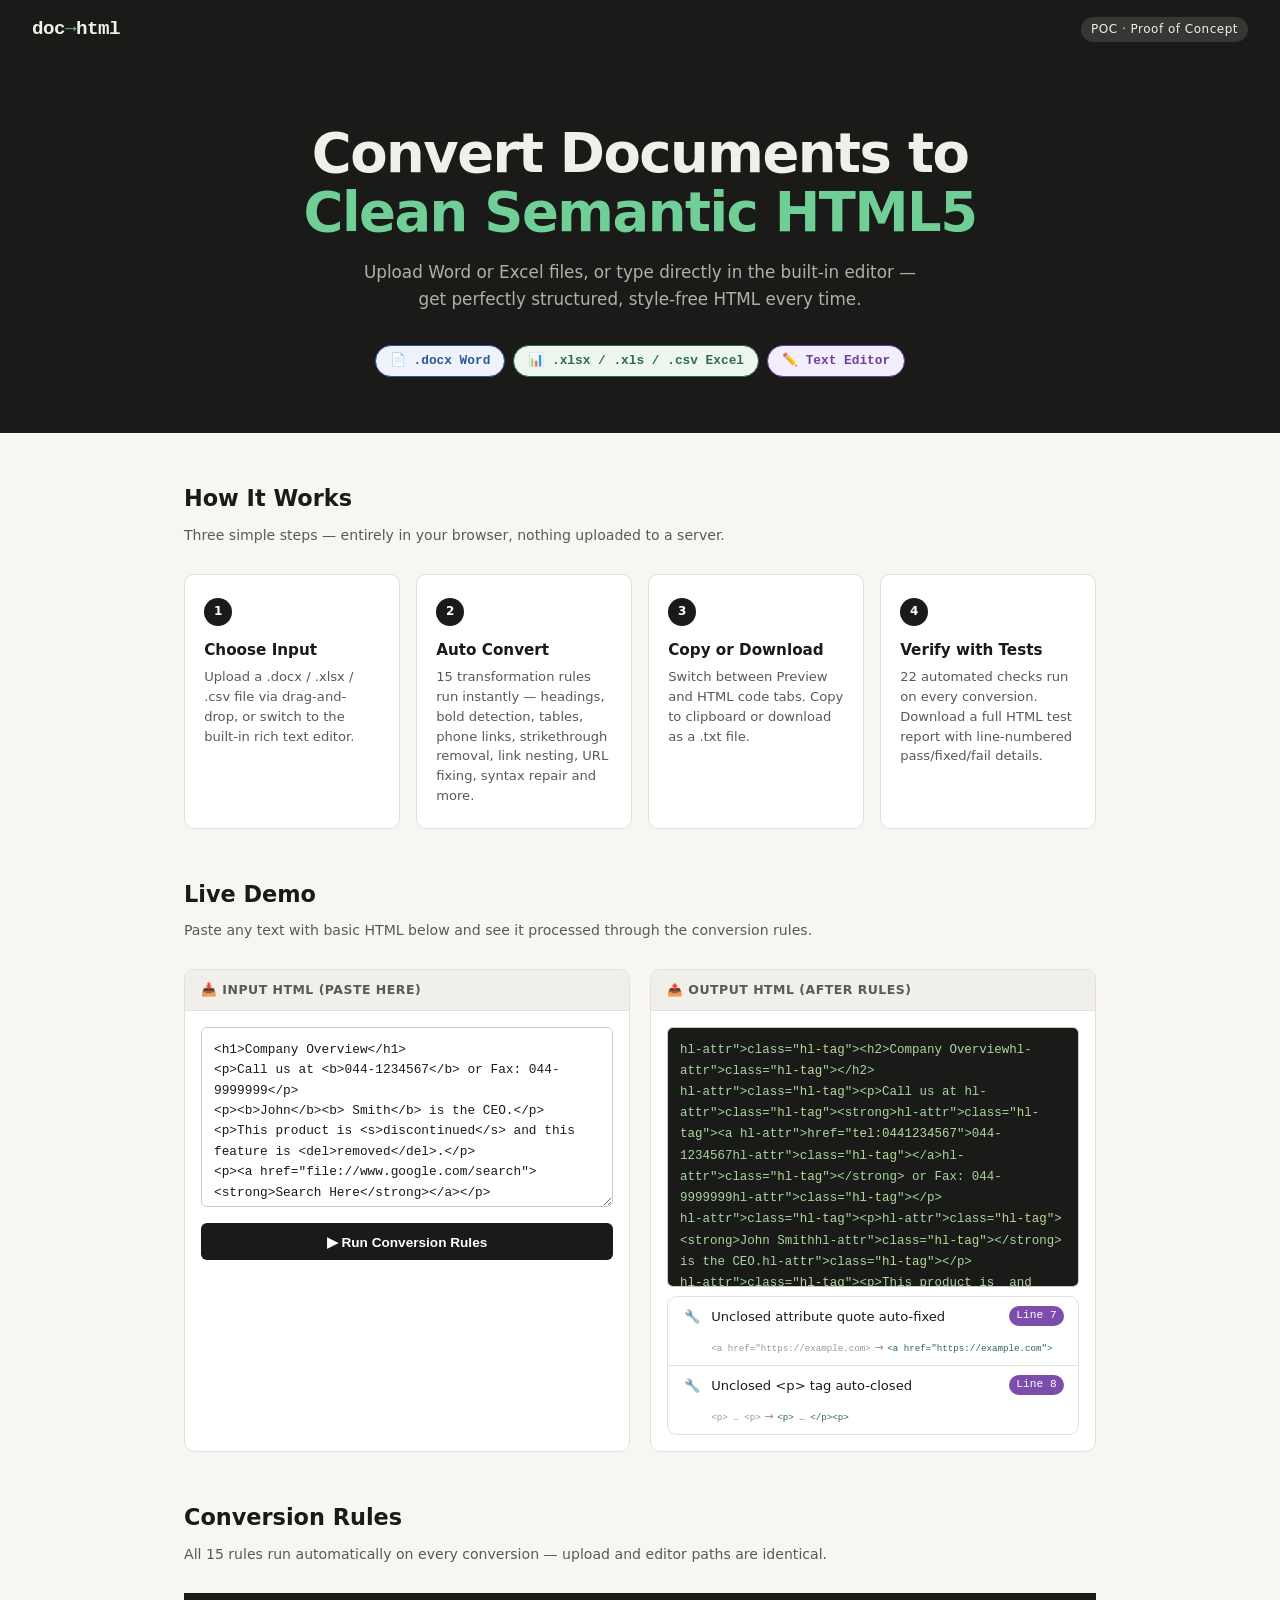
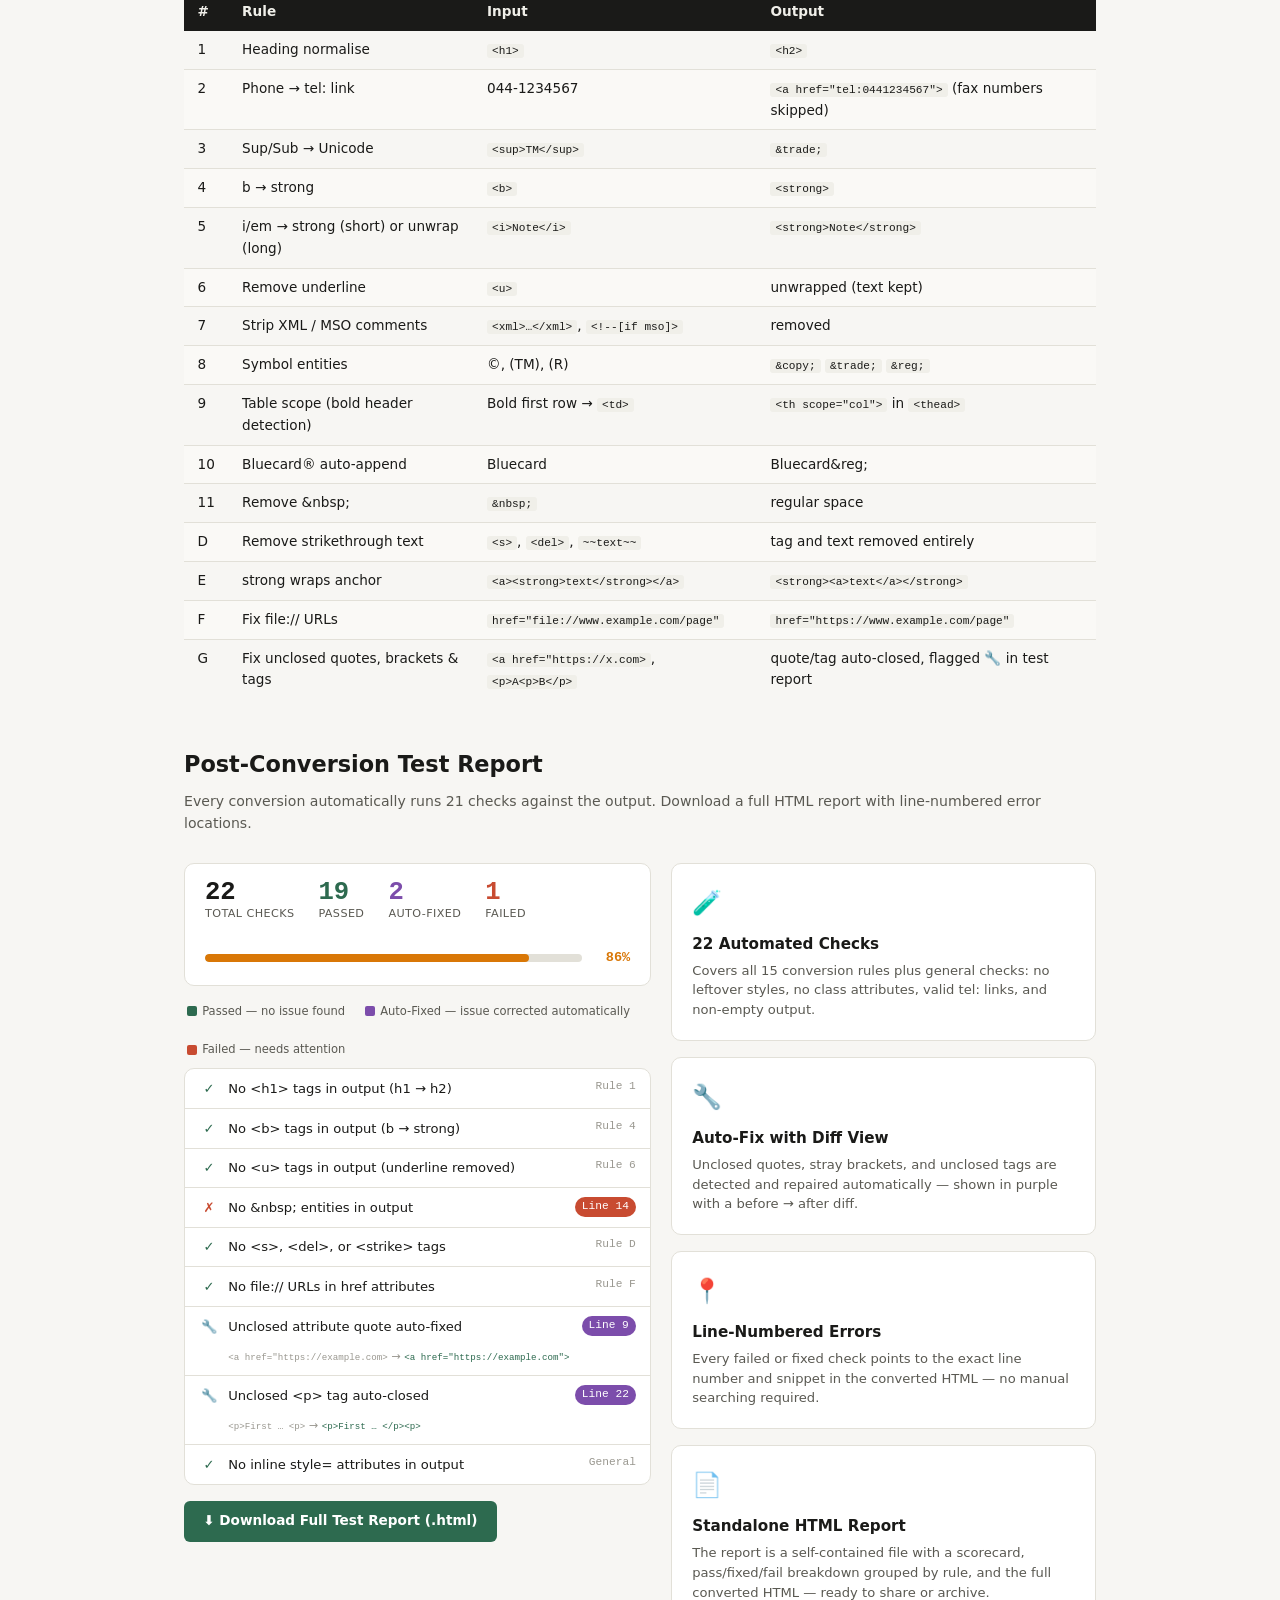
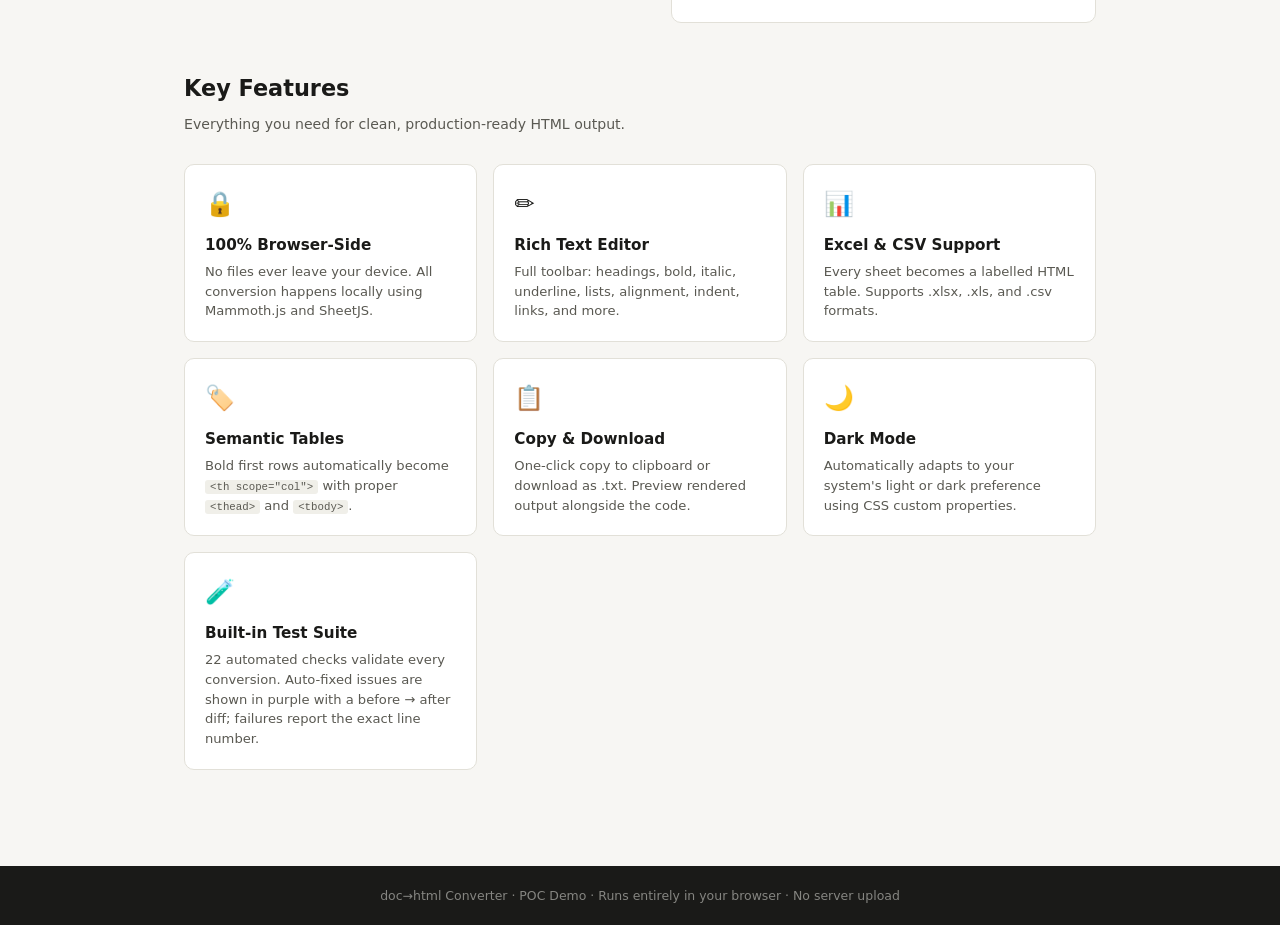
==== commit 059af7a3: "Updated POC & Demo Docs Updated POC & Demo Docs" ====
--- a/poc.html
+++ b/poc.html
@@ -87,20 +87,27 @@
     .score-num{font-size:1.6rem;font-weight:800;font-family:var(--mono);line-height:1;}
     .score-label{font-size:.7rem;color:#5a5952;text-transform:uppercase;letter-spacing:.4px;}
     .score-pass{color:var(--green);}
+    .score-fixed{color:#7c4dab;}
     .score-fail{color:var(--accent);}
     .pct-bar{flex:1;min-width:140px;height:8px;background:#e2e0d8;border-radius:4px;overflow:hidden;}
     .pct-fill{height:100%;background:var(--green);border-radius:4px;}
     .pct-fill.warn{background:#d97706;}
+    .pct-fill.fixed{background:#7c4dab;}
 
     .check-list{background:var(--surface);border:1px solid var(--border);border-radius:var(--radius);overflow:hidden;}
-    .check-item{display:flex;align-items:flex-start;gap:.6rem;padding:.55rem .9rem;border-bottom:1px solid var(--border);font-size:.82rem;}
+    .check-item{display:flex;align-items:flex-start;gap:.6rem;padding:.55rem .9rem;border-bottom:1px solid var(--border);font-size:.82rem;flex-wrap:wrap;}
     .check-item:last-child{border-bottom:none;}
     .check-icon{font-weight:700;flex-shrink:0;width:1.2rem;text-align:center;}
     .check-icon.ok{color:var(--green);}
     .check-icon.bad{color:var(--accent);}
+    .check-icon.fixed{color:#7c4dab;}
     .check-name{flex:1;}
     .check-line{font-family:var(--mono);font-size:.7rem;background:var(--accent);color:#fff;padding:1px 7px;border-radius:10px;flex-shrink:0;}
+    .check-line.fixed-line{background:#7c4dab;}
     .check-rule{font-family:var(--mono);font-size:.7rem;color:#9a9890;flex-shrink:0;}
+    .fixed-diff{font-size:.7rem;color:#9a9890;margin-left:1.8rem;margin-top:2px;flex-basis:100%;}
+    .fixed-diff code{background:transparent;padding:0;}
+    .fixed-diff .to{color:var(--green);}
 
     .report-dl{margin-top:1rem;display:inline-flex;align-items:center;gap:6px;padding:.6rem 1.2rem;background:var(--green);color:#fff;border:none;border-radius:6px;font-weight:600;font-size:.85rem;cursor:pointer;transition:opacity .15s;text-decoration:none;}
     .report-dl:hover{opacity:.85;}
@@ -133,9 +140,9 @@
   <div class="section-sub">Three simple steps — entirely in your browser, nothing uploaded to a server.</div>
   <div class="steps">
     <div class="step"><div class="step-num">1</div><h3>Choose Input</h3><p>Upload a .docx / .xlsx / .csv file via drag-and-drop, or switch to the built-in rich text editor.</p></div>
-    <div class="step"><div class="step-num">2</div><h3>Auto Convert</h3><p>14 transformation rules run instantly — headings, bold detection, tables, phone links, strikethrough removal, link nesting, URL fixing and more.</p></div>
+    <div class="step"><div class="step-num">2</div><h3>Auto Convert</h3><p>15 transformation rules run instantly — headings, bold detection, tables, phone links, strikethrough removal, link nesting, URL fixing, syntax repair and more.</p></div>
     <div class="step"><div class="step-num">3</div><h3>Copy or Download</h3><p>Switch between Preview and HTML code tabs. Copy to clipboard or download as a .txt file.</p></div>
-    <div class="step"><div class="step-num">4</div><h3>Verify with Tests</h3><p>21 automated checks run on every conversion. Download a full HTML test report with line-numbered error details.</p></div>
+    <div class="step"><div class="step-num">4</div><h3>Verify with Tests</h3><p>22 automated checks run on every conversion. Download a full HTML test report with line-numbered pass/fixed/fail details.</p></div>
   </div>
 
   <!-- LIVE DEMO -->
@@ -151,6 +158,8 @@
 <p>This product is <s>discontinued</s> and this feature is <del>removed</del>.</p>
 <p><a href="file://www.google.com/search"><strong>Search Here</strong></a></p>
 <p>Visit us: <a href="file://internal/document/about-us">About Us</a></p>
+<p>Broken link: <a href="https://example.com>click here</a></p>
+<p>First paragraph<p>Second paragraph missing a close tag</p>
 <table>
   <tr><td><b>Name</b></td><td><b>Role</b></td></tr>
   <tr><td>Alice</td><td>Engineer</td></tr>
@@ -164,13 +173,14 @@
       <div class="demo-box-header">📤 Output HTML (after rules)</div>
       <div class="demo-box-body">
         <div class="output-box" id="demo-output">Click "Run Conversion Rules" →</div>
+        <div id="demo-fixes" style="margin-top:.6rem"></div>
       </div>
     </div>
   </div>
 
   <!-- CONVERSION RULES -->
   <div class="section-title">Conversion Rules</div>
-  <div class="section-sub">All 14 rules run automatically on every conversion — upload and editor paths are identical.</div>
+  <div class="section-sub">All 15 rules run automatically on every conversion — upload and editor paths are identical.</div>
   <table class="rules-table">
     <thead><tr><th>#</th><th>Rule</th><th>Input</th><th>Output</th></tr></thead>
     <tbody>
@@ -188,6 +198,7 @@
       <tr><td>D</td><td>Remove strikethrough text</td><td><code>&lt;s&gt;</code>, <code>&lt;del&gt;</code>, <code>~~text~~</code></td><td>tag and text removed entirely</td></tr>
       <tr><td>E</td><td>strong wraps anchor</td><td><code>&lt;a&gt;&lt;strong&gt;text&lt;/strong&gt;&lt;/a&gt;</code></td><td><code>&lt;strong&gt;&lt;a&gt;text&lt;/a&gt;&lt;/strong&gt;</code></td></tr>
       <tr><td>F</td><td>Fix file:// URLs</td><td><code>href="file://www.example.com/page"</code></td><td><code>href="https://www.example.com/page"</code></td></tr>
+      <tr><td>G</td><td>Fix unclosed quotes, brackets &amp; tags</td><td><code>&lt;a href="https://x.com&gt;</code>, <code>&lt;p&gt;A&lt;p&gt;B&lt;/p&gt;</code></td><td>quote/tag auto-closed, flagged 🔧 in test report</td></tr>
     </tbody>
   </table>
 
@@ -198,11 +209,19 @@
   <div class="report-grid">
     <div>
       <div class="scorecard">
-        <div><div class="score-num" style="color:var(--ink)">21</div><div class="score-label">Total Checks</div></div>
+        <div><div class="score-num" style="color:var(--ink)">22</div><div class="score-label">Total Checks</div></div>
         <div><div class="score-num score-pass">19</div><div class="score-label">Passed</div></div>
-        <div><div class="score-num score-fail">2</div><div class="score-label">Failed</div></div>
-        <div class="pct-bar"><div class="pct-fill warn" style="width:90%"></div></div>
-        <span style="font-family:var(--mono);font-weight:700;color:#d97706;font-size:.85rem">90%</span>
+        <div><div class="score-num score-fixed">2</div><div class="score-label">Auto-Fixed</div></div>
+        <div><div class="score-num score-fail">1</div><div class="score-label">Failed</div></div>
+        <div class="pct-bar"><div class="pct-fill warn" style="width:86%"></div></div>
+        <span style="font-family:var(--mono);font-weight:700;color:#d97706;font-size:.85rem">86%</span>
+      </div>
+
+      <!-- Legend -->
+      <div style="display:flex;gap:1.25rem;flex-wrap:wrap;font-size:.72rem;color:#5a5952;margin-bottom:.6rem;padding:0 .2rem;">
+        <span><span style="display:inline-block;width:10px;height:10px;border-radius:2px;background:var(--green);margin-right:5px;vertical-align:middle"></span>Passed — no issue found</span>
+        <span><span style="display:inline-block;width:10px;height:10px;border-radius:2px;background:#7c4dab;margin-right:5px;vertical-align:middle"></span>Auto-Fixed — issue corrected automatically</span>
+        <span><span style="display:inline-block;width:10px;height:10px;border-radius:2px;background:var(--accent);margin-right:5px;vertical-align:middle"></span>Failed — needs attention</span>
       </div>
 
       <div class="check-list">
@@ -211,8 +230,15 @@
         <div class="check-item"><span class="check-icon ok">✓</span><span class="check-name">No &lt;u&gt; tags in output (underline removed)</span><span class="check-rule">Rule 6</span></div>
         <div class="check-item"><span class="check-icon bad">✗</span><span class="check-name">No &amp;nbsp; entities in output</span><span class="check-line">Line 14</span></div>
         <div class="check-item"><span class="check-icon ok">✓</span><span class="check-name">No &lt;s&gt;, &lt;del&gt;, or &lt;strike&gt; tags</span><span class="check-rule">Rule D</span></div>
-        <div class="check-item"><span class="check-icon bad">✗</span><span class="check-name">No &lt;a&gt;&lt;strong&gt; nesting — strong must wrap a</span><span class="check-line">Line 27</span></div>
         <div class="check-item"><span class="check-icon ok">✓</span><span class="check-name">No file:// URLs in href attributes</span><span class="check-rule">Rule F</span></div>
+        <div class="check-item">
+          <span class="check-icon fixed">🔧</span><span class="check-name">Unclosed attribute quote auto-fixed</span><span class="check-line fixed-line">Line 9</span>
+          <div class="fixed-diff"><code>&lt;a href="https://example.com&gt;</code> → <code class="to">&lt;a href="https://example.com"&gt;</code></div>
+        </div>
+        <div class="check-item">
+          <span class="check-icon fixed">🔧</span><span class="check-name">Unclosed &lt;p&gt; tag auto-closed</span><span class="check-line fixed-line">Line 22</span>
+          <div class="fixed-diff"><code>&lt;p&gt;First … &lt;p&gt;</code> → <code class="to">&lt;p&gt;First … &lt;/p&gt;&lt;p&gt;</code></div>
+        </div>
         <div class="check-item"><span class="check-icon ok">✓</span><span class="check-name">No inline style= attributes in output</span><span class="check-rule">General</span></div>
       </div>
 
@@ -222,18 +248,23 @@
     <div>
       <div class="feat" style="margin-bottom:1rem">
         <div class="feat-icon">🧪</div>
-        <h3>21 Automated Checks</h3>
-        <p>Covers all 14 conversion rules plus general checks: no leftover styles, no class attributes, valid tel: links, and non-empty output.</p>
+        <h3>22 Automated Checks</h3>
+        <p>Covers all 15 conversion rules plus general checks: no leftover styles, no class attributes, valid tel: links, and non-empty output.</p>
+      </div>
+      <div class="feat" style="margin-bottom:1rem">
+        <div class="feat-icon">🔧</div>
+        <h3>Auto-Fix with Diff View</h3>
+        <p>Unclosed quotes, stray brackets, and unclosed tags are detected and repaired automatically — shown in purple with a before → after diff.</p>
       </div>
       <div class="feat" style="margin-bottom:1rem">
         <div class="feat-icon">📍</div>
         <h3>Line-Numbered Errors</h3>
-        <p>Every failed check points to the exact line number and snippet in the converted HTML — no manual searching required.</p>
+        <p>Every failed or fixed check points to the exact line number and snippet in the converted HTML — no manual searching required.</p>
       </div>
       <div class="feat">
         <div class="feat-icon">📄</div>
         <h3>Standalone HTML Report</h3>
-        <p>The report is a self-contained file with a scorecard, pass/fail breakdown grouped by rule, and the full converted HTML — ready to share or archive.</p>
+        <p>The report is a self-contained file with a scorecard, pass/fixed/fail breakdown grouped by rule, and the full converted HTML — ready to share or archive.</p>
       </div>
     </div>
   </div>
@@ -248,21 +279,47 @@
     <div class="feat"><div class="feat-icon">🏷️</div><h3>Semantic Tables</h3><p>Bold first rows automatically become <code>&lt;th scope="col"&gt;</code> with proper <code>&lt;thead&gt;</code> and <code>&lt;tbody&gt;</code>.</p></div>
     <div class="feat"><div class="feat-icon">📋</div><h3>Copy & Download</h3><p>One-click copy to clipboard or download as .txt. Preview rendered output alongside the code.</p></div>
     <div class="feat"><div class="feat-icon">🌙</div><h3>Dark Mode</h3><p>Automatically adapts to your system's light or dark preference using CSS custom properties.</p></div>
-    <div class="feat"><div class="feat-icon">🧪</div><h3>Built-in Test Suite</h3><p>21 automated checks validate every conversion. Failed checks report the exact line number for fast debugging.</p></div>
+    <div class="feat"><div class="feat-icon">🧪</div><h3>Built-in Test Suite</h3><p>22 automated checks validate every conversion. Auto-fixed issues are shown in purple with a before → after diff; failures report the exact line number.</p></div>
   </div>
 </div>
 
 <footer>doc→html Converter · POC Demo · Runs entirely in your browser · No server upload</footer>
 
 <script>
-/* Demo runner — applies all 14 rules client-side */
+/* Demo runner — applies all 15 rules client-side */
+var demoFixes = [];
+
 function runDemo() {
+  demoFixes = [];
   var raw = document.getElementById('demo-input').value;
   var out = applyRules(raw);
   document.getElementById('demo-output').innerHTML = syntaxHL(escForDisplay(out));
+  renderFixes();
+}
+
+function renderFixes() {
+  var box = document.getElementById('demo-fixes');
+  if (!demoFixes.length) {
+    box.innerHTML = '<div class="check-item" style="border:1px solid var(--border);border-radius:6px"><span class="check-icon ok">✓</span><span class="check-name">No unclosed quotes, brackets, or tags detected</span><span class="check-rule">Rule G</span></div>';
+    return;
+  }
+  var html = '<div class="check-list" style="border:1px solid var(--border)">';
+  demoFixes.forEach(function(f) {
+    html += '<div class="check-item">'
+      + '<span class="check-icon fixed">🔧</span>'
+      + '<span class="check-name">' + f.type + '</span>'
+      + '<span class="check-line fixed-line">Line ' + f.lineNo + '</span>'
+      + '<div class="fixed-diff"><code>' + escForDisplay(f.before) + '</code> → <code class="to">' + escForDisplay(f.after) + '</code></div>'
+      + '</div>';
+  });
+  html += '</div>';
+  box.innerHTML = html;
 }
 
 function applyRules(html) {
+  /* Rule G — fix unclosed quotes, stray brackets, unclosed tags (runs first, on raw string) */
+  html = ruleG(html);
+
   var doc  = new DOMParser().parseFromString('<div id="r">' + html + '</div>', 'text/html');
   var root = doc.getElementById('r');
 
@@ -370,6 +427,82 @@
     return open+url+close;
   });
 }
+function ruleG(html) {
+  var lines = html.split('\n');
+
+  /* Fix 1: unclosed attribute quotes */
+  lines = lines.map(function(line, idx) {
+    return line.replace(/<([a-zA-Z][a-zA-Z0-9]*)((?:\s+[^<>]*)?)>/g, function(full, tag, attrs) {
+      if (!attrs) return full;
+      var dq = (attrs.match(/"/g)||[]).length;
+      var sq = (attrs.match(/'/g)||[]).length;
+      var newAttrs = attrs, changed = false;
+      if (dq % 2 === 1) { newAttrs = newAttrs.replace(/\s*$/,'') + '"'; changed = true; }
+      if (sq % 2 === 1) { newAttrs = newAttrs.replace(/\s*$/,'') + "'"; changed = true; }
+      if (changed) {
+        var after = '<'+tag+newAttrs+'>';
+        demoFixes.push({ type:'Unclosed attribute quote auto-fixed', before: full.trim(), after: after.trim(), lineNo: idx+1 });
+        return after;
+      }
+      return full;
+    });
+  });
+  html = lines.join('\n');
+
+  /* Fix 2: stray "<" not part of a tag */
+  lines = html.split('\n');
+  lines = lines.map(function(line, idx) {
+    if (/<(?![a-zA-Z\/!])/.test(line)) {
+      var after = line.replace(/<(?![a-zA-Z\/!])/, '&lt;');
+      demoFixes.push({ type:'Stray "&lt;" escaped to &amp;lt;', before: line.trim(), after: after.trim(), lineNo: idx+1 });
+      return after;
+    }
+    return line;
+  });
+  html = lines.join('\n');
+
+  /* Fix 3: unclosed block tags via running-balance scan */
+  ['p','div','li','td','th','tr','h2','h3','h4','h5','h6'].forEach(function(tag) {
+    var tagRe = new RegExp('<(\\/?)'+tag+'((?:\\s[^>]*)?)>','gi');
+    var hLines = html.split('\n');
+    var openStack = [];
+    hLines.forEach(function(line, idx) {
+      var m;
+      tagRe.lastIndex = 0;
+      while ((m = tagRe.exec(line)) !== null) {
+        var isClose = m[1] === '/';
+        var tagText = m[0];
+        if (isClose) {
+          if (openStack.length) openStack.pop();
+        } else {
+          if (openStack.length) {
+            var prev = openStack[openStack.length-1];
+            demoFixes.push({
+              type: 'Unclosed &lt;'+tag+'&gt; tag auto-closed',
+              before: prev.tagText + ' … ' + tagText,
+              after:  prev.tagText + ' … </'+tag+'>' + tagText,
+              lineNo: prev.lineNo
+            });
+            openStack.pop();
+          }
+          openStack.push({ lineNo: idx+1, tagText: tagText });
+        }
+      }
+    });
+    while (openStack.length > 1) {
+      var leftover = openStack.shift();
+      demoFixes.push({
+        type: 'Unclosed &lt;'+tag+'&gt; tag auto-closed',
+        before: leftover.tagText + ' … (end of document)',
+        after:  leftover.tagText + ' … </'+tag+'>',
+        lineNo: leftover.lineNo
+      });
+    }
+  });
+
+  return html;
+}
+
 function changeTag(el,tag){
   var n=el.ownerDocument.createElement(tag);
   Array.prototype.slice.call(el.attributes).forEach(function(a){n.setAttribute(a.name,a.value);});
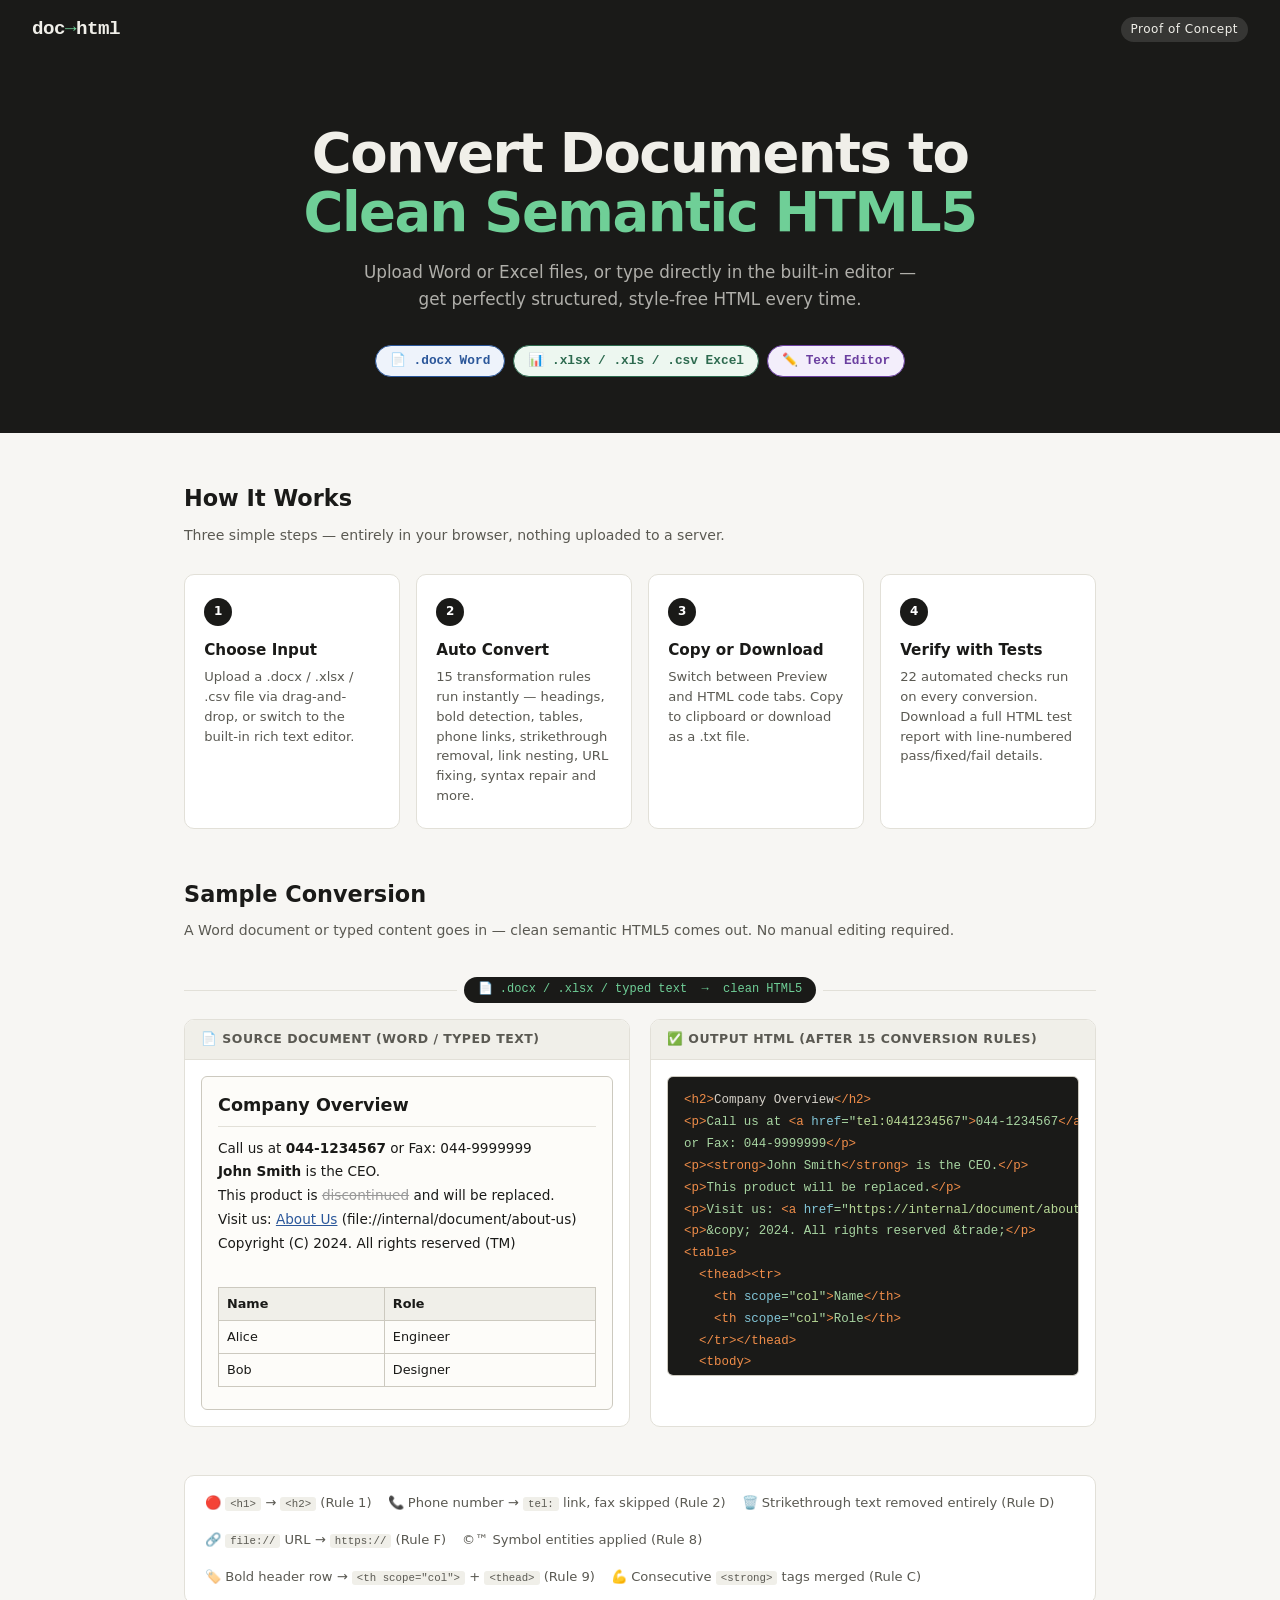
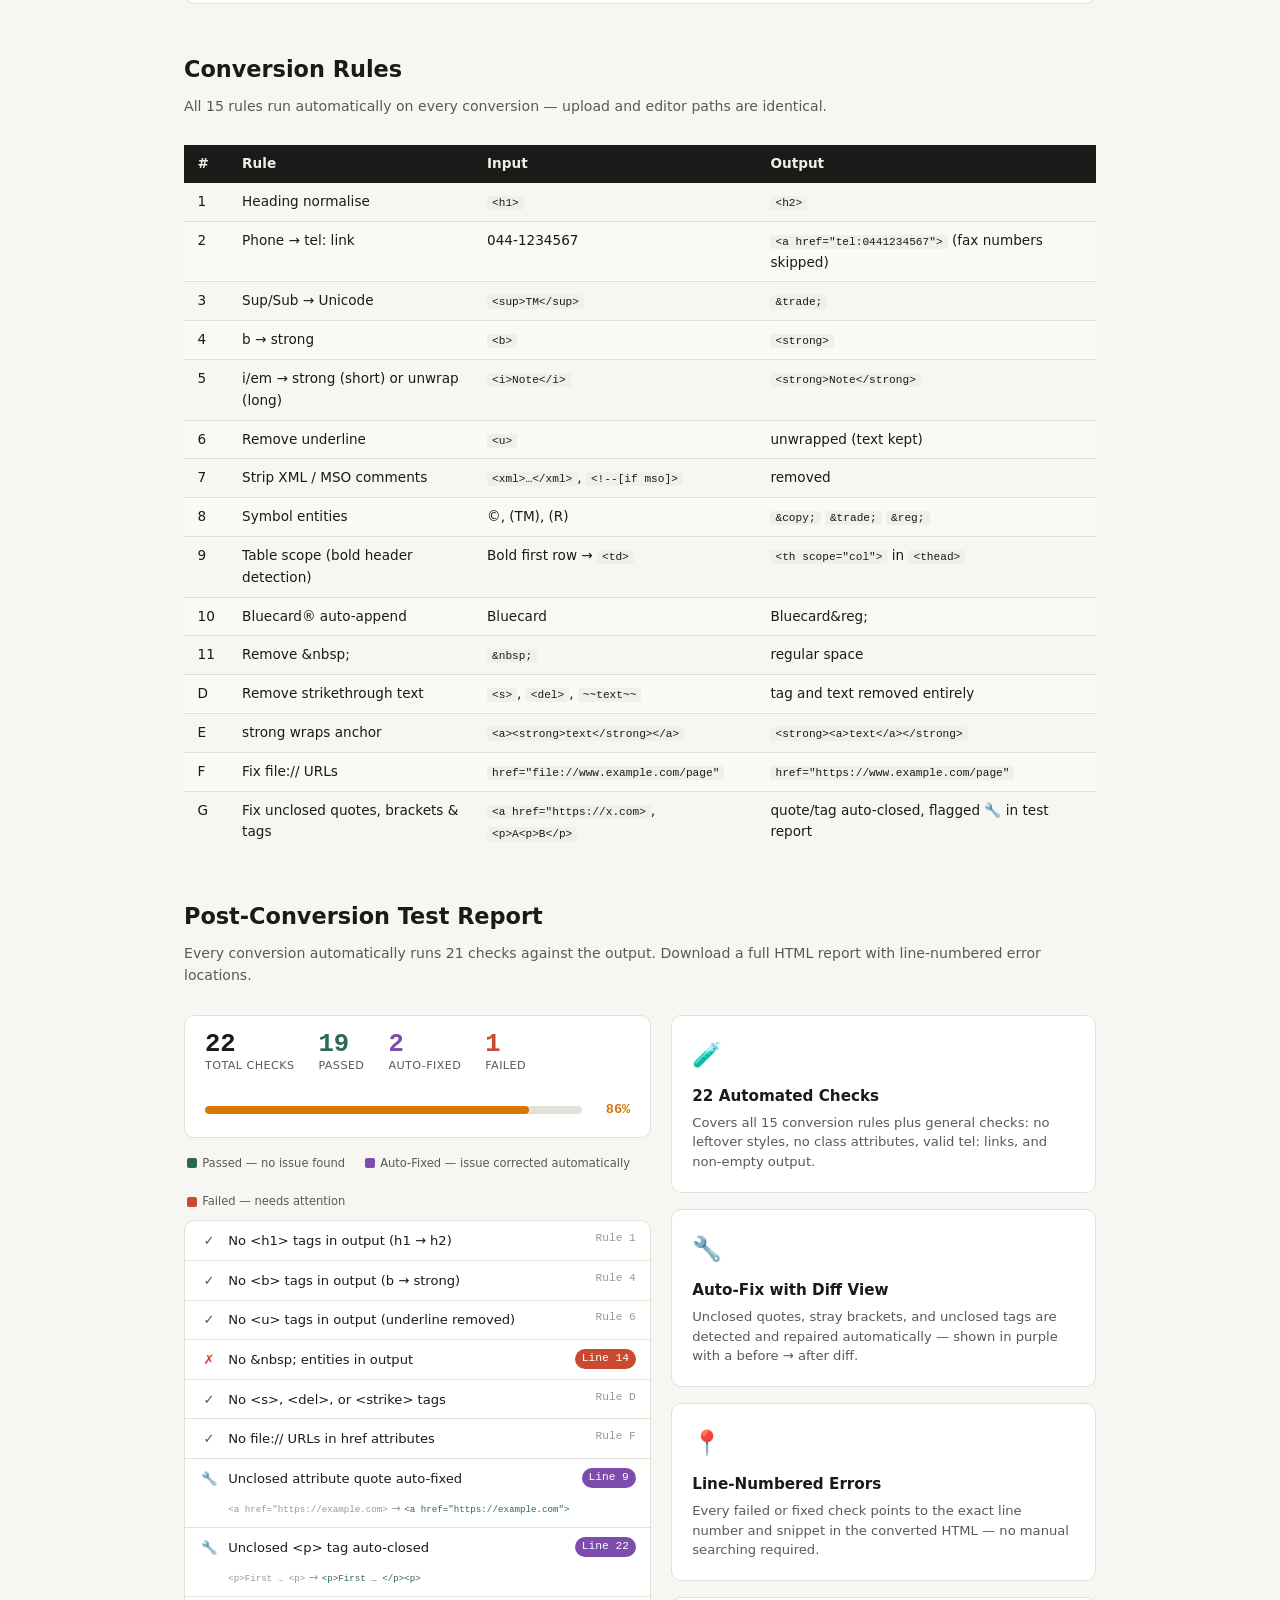
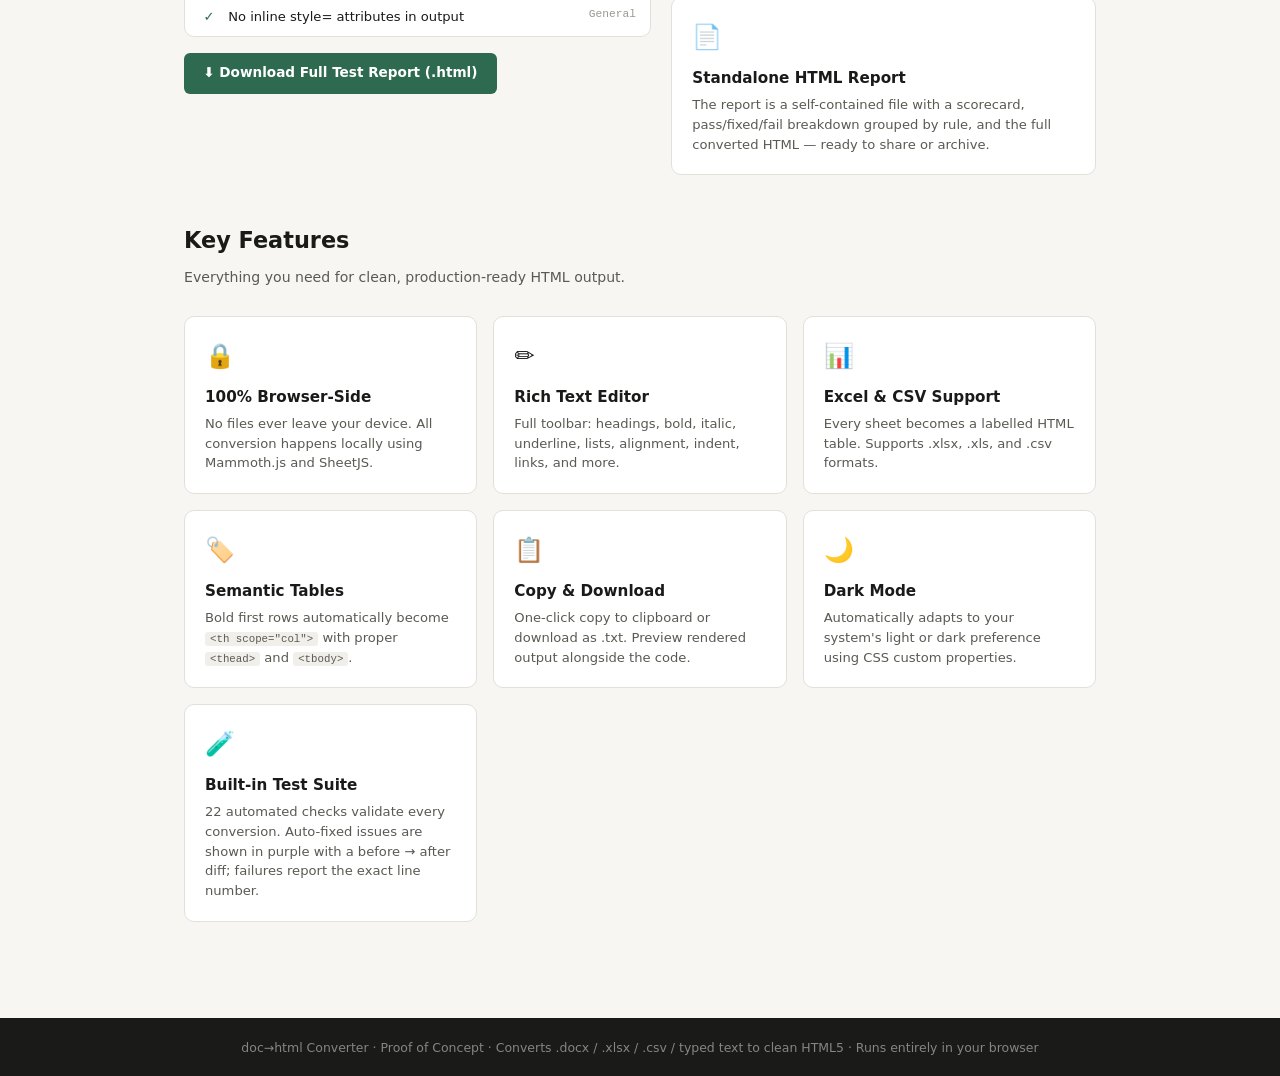
==== commit 3f4f1acb: "Replace live demo with static sample conversion in poc.html The interactive HTML-in/HTML-out widget " ====
--- a/poc.html
+++ b/poc.html
@@ -1,9 +1,9 @@
-<!DOCTYPE html>
+﻿<!DOCTYPE html>
 <html lang="en">
 <head>
   <meta charset="UTF-8"/>
   <meta name="viewport" content="width=device-width,initial-scale=1.0"/>
-  <title>doc→html · POC Demo</title>
+  <title>doc→html · Proof of Concept</title>
   <style>
     :root {
       --ink:#1a1a18; --paper:#f7f6f3; --surface:#fff;
@@ -46,23 +46,32 @@
     .step h3{font-size:.95rem;font-weight:700;margin-bottom:.35rem;}
     .step p{font-size:.82rem;color:#5a5952;line-height:1.5;}
 
-    /* ── LIVE DEMO ── */
-    .demo-grid{display:grid;grid-template-columns:1fr 1fr;gap:1.25rem;margin-bottom:3rem;}
-    @media(max-width:680px){.demo-grid{grid-template-columns:1fr;}}
-
-    .demo-box{background:var(--surface);border:1px solid var(--border);border-radius:var(--radius);overflow:hidden;}
-    .demo-box-header{background:#f0efe9;border-bottom:1px solid var(--border);padding:.6rem 1rem;font-size:.78rem;font-weight:600;text-transform:uppercase;letter-spacing:.5px;color:#5a5952;display:flex;align-items:center;gap:6px;}
-    .demo-box-body{padding:1rem;}
-
-    textarea{width:100%;min-height:180px;border:1px solid var(--border-s);border-radius:6px;padding:.75rem;font-family:var(--mono);font-size:.8rem;line-height:1.6;resize:vertical;color:var(--ink);background:#fff;outline:none;}
-    textarea:focus{border-color:#9a9890;}
-    .convert-btn{margin-top:.6rem;width:100%;padding:.65rem;background:var(--ink);color:#fff;border:none;border-radius:6px;font-weight:600;font-size:.85rem;cursor:pointer;transition:opacity .15s;}
-    .convert-btn:hover{opacity:.85;}
-
-    .output-box{min-height:180px;border:1px solid var(--border-s);border-radius:6px;background:#1a1a18;padding:.75rem;font-family:var(--mono);font-size:.78rem;line-height:1.7;color:#a8d5a2;white-space:pre-wrap;word-break:break-word;overflow:auto;max-height:260px;}
-    .output-box .hl-tag{color:#f08d49;}
-    .output-box .hl-attr{color:#82c6d8;}
-    .output-box .hl-val{color:#b9da97;}
+    /* ── SAMPLE CONVERSION ── */
+    .sample-grid{display:grid;grid-template-columns:1fr 1fr;gap:1.25rem;margin-bottom:3rem;}
+    @media(max-width:680px){.sample-grid{grid-template-columns:1fr;}}
+
+    .sample-box{background:var(--surface);border:1px solid var(--border);border-radius:var(--radius);overflow:hidden;}
+    .sample-box-header{background:#f0efe9;border-bottom:1px solid var(--border);padding:.6rem 1rem;font-size:.78rem;font-weight:600;text-transform:uppercase;letter-spacing:.5px;color:#5a5952;display:flex;align-items:center;gap:6px;}
+    .sample-box-body{padding:1rem;}
+
+    .doc-preview{min-height:220px;border:1px solid var(--border-s);border-radius:6px;background:#fdfcf9;padding:.85rem 1rem;font-size:.85rem;line-height:1.75;color:var(--ink);}
+    .doc-preview .doc-h1{font-size:1.1rem;font-weight:800;border-bottom:1px solid var(--border);padding-bottom:.3rem;margin-bottom:.6rem;}
+    .doc-preview .doc-bold{font-weight:700;}
+    .doc-preview .doc-strike{text-decoration:line-through;color:#999;}
+    .doc-preview .doc-table{width:100%;border-collapse:collapse;margin:.5rem 0;font-size:.8rem;}
+    .doc-preview .doc-table td{border:1px solid var(--border-s);padding:.3rem .5rem;}
+    .doc-preview .doc-table tr:first-child td{font-weight:700;background:#f0efe9;}
+
+    .code-preview{min-height:220px;border:1px solid var(--border-s);border-radius:6px;background:#1a1a18;padding:.85rem 1rem;font-family:var(--mono);font-size:.78rem;line-height:1.75;color:#a8d5a2;white-space:pre;overflow:auto;max-height:300px;}
+    .hl-tag{color:#f08d49;}
+    .hl-attr{color:#82c6d8;}
+    .hl-val{color:#b9da97;}
+    .hl-text{color:#d4d0c8;}
+
+    .sample-arrow{display:flex;align-items:center;justify-content:center;padding:.5rem 0 1rem;font-size:.78rem;color:#5a5952;gap:.4rem;}
+    .sample-arrow::before{content:'';flex:1;height:1px;background:var(--border);}
+    .sample-arrow::after{content:'';flex:1;height:1px;background:var(--border);}
+    .arrow-label{background:var(--ink);color:#6fcf97;padding:3px 14px;border-radius:20px;font-family:var(--mono);font-size:.75rem;white-space:nowrap;}
 
     /* ── RULES TABLE ── */
     .rules-table{width:100%;border-collapse:collapse;font-size:.85rem;margin-bottom:3rem;}
@@ -120,7 +129,7 @@
 
 <nav>
   <div class="nav-brand">doc<span>→</span>html</div>
-  <span class="nav-tag">POC · Proof of Concept</span>
+  <span class="nav-tag">Proof of Concept</span>
 </nav>
 
 <!-- HERO -->
@@ -145,37 +154,64 @@
     <div class="step"><div class="step-num">4</div><h3>Verify with Tests</h3><p>22 automated checks run on every conversion. Download a full HTML test report with line-numbered pass/fixed/fail details.</p></div>
   </div>
 
-  <!-- LIVE DEMO -->
-  <div class="section-title">Live Demo</div>
-  <div class="section-sub">Paste any text with basic HTML below and see it processed through the conversion rules.</div>
-  <div class="demo-grid">
-    <div class="demo-box">
-      <div class="demo-box-header">📥 Input HTML (paste here)</div>
-      <div class="demo-box-body">
-        <textarea id="demo-input" spellcheck="false"><h1>Company Overview</h1>
-<p>Call us at <b>044-1234567</b> or Fax: 044-9999999</p>
-<p><b>John</b><b> Smith</b> is the CEO.</p>
-<p>This product is <s>discontinued</s> and this feature is <del>removed</del>.</p>
-<p><a href="file://www.google.com/search"><strong>Search Here</strong></a></p>
-<p>Visit us: <a href="file://internal/document/about-us">About Us</a></p>
-<p>Broken link: <a href="https://example.com>click here</a></p>
-<p>First paragraph<p>Second paragraph missing a close tag</p>
-<table>
-  <tr><td><b>Name</b></td><td><b>Role</b></td></tr>
-  <tr><td>Alice</td><td>Engineer</td></tr>
-  <tr><td>Bob</td><td>Designer</td></tr>
-</table>
-<p>Copyright (C) 2024. All rights reserved (TM)</p></textarea>
-        <button class="convert-btn" onclick="runDemo()">▶ Run Conversion Rules</button>
+  <!-- SAMPLE CONVERSION -->
+  <div class="section-title">Sample Conversion</div>
+  <div class="section-sub">A Word document or typed content goes in — clean semantic HTML5 comes out. No manual editing required.</div>
+
+  <div class="sample-arrow"><span class="arrow-label">📄 .docx / .xlsx / typed text &nbsp;→&nbsp; clean HTML5</span></div>
+
+  <div class="sample-grid">
+    <div class="sample-box">
+      <div class="sample-box-header">📄 Source document (Word / typed text)</div>
+      <div class="sample-box-body">
+        <div class="doc-preview">
+          <div class="doc-h1">Company Overview</div>
+          <p>Call us at <span class="doc-bold">044-1234567</span> or Fax: 044-9999999</p>
+          <p><span class="doc-bold">John</span><span class="doc-bold"> Smith</span> is the CEO.</p>
+          <p>This product is <span class="doc-strike">discontinued</span> and will be replaced.</p>
+          <p>Visit us: <span style="color:var(--blue);text-decoration:underline">About Us</span> (file://internal/document/about-us)</p>
+          <p>Copyright (C) 2024. All rights reserved (TM)</p>
+          <br>
+          <table class="doc-table">
+            <tr><td>Name</td><td>Role</td></tr>
+            <tr><td>Alice</td><td>Engineer</td></tr>
+            <tr><td>Bob</td><td>Designer</td></tr>
+          </table>
+        </div>
       </div>
     </div>
-    <div class="demo-box">
-      <div class="demo-box-header">📤 Output HTML (after rules)</div>
-      <div class="demo-box-body">
-        <div class="output-box" id="demo-output">Click "Run Conversion Rules" →</div>
-        <div id="demo-fixes" style="margin-top:.6rem"></div>
+    <div class="sample-box">
+      <div class="sample-box-header">✅ Output HTML (after 15 conversion rules)</div>
+      <div class="sample-box-body">
+        <div class="code-preview"><span class="hl-tag">&lt;h2&gt;</span><span class="hl-text">Company Overview</span><span class="hl-tag">&lt;/h2&gt;</span>
+<span class="hl-tag">&lt;p&gt;</span>Call us at <span class="hl-tag">&lt;a</span> <span class="hl-attr">href</span>="<span class="hl-val">tel:0441234567</span>"<span class="hl-tag">&gt;</span>044-1234567<span class="hl-tag">&lt;/a&gt;</span>
+or Fax: 044-9999999<span class="hl-tag">&lt;/p&gt;</span>
+<span class="hl-tag">&lt;p&gt;&lt;strong&gt;</span>John Smith<span class="hl-tag">&lt;/strong&gt;</span> is the CEO.<span class="hl-tag">&lt;/p&gt;</span>
+<span class="hl-tag">&lt;p&gt;</span>This product will be replaced.<span class="hl-tag">&lt;/p&gt;</span>
+<span class="hl-tag">&lt;p&gt;</span>Visit us: <span class="hl-tag">&lt;a</span> <span class="hl-attr">href</span>="<span class="hl-val">https://internal/document/about-us</span>"<span class="hl-tag">&gt;</span>About Us<span class="hl-tag">&lt;/a&gt;&lt;/p&gt;</span>
+<span class="hl-tag">&lt;p&gt;</span>&amp;copy; 2024. All rights reserved &amp;trade;<span class="hl-tag">&lt;/p&gt;</span>
+<span class="hl-tag">&lt;table&gt;</span>
+  <span class="hl-tag">&lt;thead&gt;&lt;tr&gt;</span>
+    <span class="hl-tag">&lt;th</span> <span class="hl-attr">scope</span>="<span class="hl-val">col</span>"<span class="hl-tag">&gt;</span>Name<span class="hl-tag">&lt;/th&gt;</span>
+    <span class="hl-tag">&lt;th</span> <span class="hl-attr">scope</span>="<span class="hl-val">col</span>"<span class="hl-tag">&gt;</span>Role<span class="hl-tag">&lt;/th&gt;</span>
+  <span class="hl-tag">&lt;/tr&gt;&lt;/thead&gt;</span>
+  <span class="hl-tag">&lt;tbody&gt;</span>
+    <span class="hl-tag">&lt;tr&gt;&lt;td&gt;</span>Alice<span class="hl-tag">&lt;/td&gt;&lt;td&gt;</span>Engineer<span class="hl-tag">&lt;/td&gt;&lt;/tr&gt;</span>
+    <span class="hl-tag">&lt;tr&gt;&lt;td&gt;</span>Bob<span class="hl-tag">&lt;/td&gt;&lt;td&gt;</span>Designer<span class="hl-tag">&lt;/td&gt;&lt;/tr&gt;</span>
+  <span class="hl-tag">&lt;/tbody&gt;</span>
+<span class="hl-tag">&lt;/table&gt;</span></div>
       </div>
     </div>
+  </div>
+
+  <div style="background:var(--surface);border:1px solid var(--border);border-radius:var(--radius);padding:1rem 1.25rem;margin-bottom:3rem;font-size:.82rem;color:#5a5952;display:flex;flex-wrap:wrap;gap:1rem;">
+    <span>🔴 <code>&lt;h1&gt;</code> → <code>&lt;h2&gt;</code> (Rule 1)</span>
+    <span>📞 Phone number → <code>tel:</code> link, fax skipped (Rule 2)</span>
+    <span>🗑️ Strikethrough text removed entirely (Rule D)</span>
+    <span>🔗 <code>file://</code> URL → <code>https://</code> (Rule F)</span>
+    <span>©™ Symbol entities applied (Rule 8)</span>
+    <span>🏷️ Bold header row → <code>&lt;th scope="col"&gt;</code> + <code>&lt;thead&gt;</code> (Rule 9)</span>
+    <span>💪 Consecutive <code>&lt;strong&gt;</code> tags merged (Rule C)</span>
   </div>
 
   <!-- CONVERSION RULES -->
@@ -283,242 +319,6 @@
   </div>
 </div>
 
-<footer>doc→html Converter · POC Demo · Runs entirely in your browser · No server upload</footer>
-
-<script>
-/* Demo runner — applies all 15 rules client-side */
-var demoFixes = [];
-
-function runDemo() {
-  demoFixes = [];
-  var raw = document.getElementById('demo-input').value;
-  var out = applyRules(raw);
-  document.getElementById('demo-output').innerHTML = syntaxHL(escForDisplay(out));
-  renderFixes();
-}
-
-function renderFixes() {
-  var box = document.getElementById('demo-fixes');
-  if (!demoFixes.length) {
-    box.innerHTML = '<div class="check-item" style="border:1px solid var(--border);border-radius:6px"><span class="check-icon ok">✓</span><span class="check-name">No unclosed quotes, brackets, or tags detected</span><span class="check-rule">Rule G</span></div>';
-    return;
-  }
-  var html = '<div class="check-list" style="border:1px solid var(--border)">';
-  demoFixes.forEach(function(f) {
-    html += '<div class="check-item">'
-      + '<span class="check-icon fixed">🔧</span>'
-      + '<span class="check-name">' + f.type + '</span>'
-      + '<span class="check-line fixed-line">Line ' + f.lineNo + '</span>'
-      + '<div class="fixed-diff"><code>' + escForDisplay(f.before) + '</code> → <code class="to">' + escForDisplay(f.after) + '</code></div>'
-      + '</div>';
-  });
-  html += '</div>';
-  box.innerHTML = html;
-}
-
-function applyRules(html) {
-  /* Rule G — fix unclosed quotes, stray brackets, unclosed tags (runs first, on raw string) */
-  html = ruleG(html);
-
-  var doc  = new DOMParser().parseFromString('<div id="r">' + html + '</div>', 'text/html');
-  var root = doc.getElementById('r');
-
-  /* Rule 1 — h1→h2 */
-  root.querySelectorAll('h1').forEach(function(el){ changeTag(el,'h2'); });
-  /* Rule 4 — b→strong */
-  root.querySelectorAll('b').forEach(function(el){ changeTag(el,'strong'); });
-  /* Rule 6 — remove u */
-  root.querySelectorAll('u').forEach(function(el){ unwrap(el); });
-  /* Rule A — no strong in headings */
-  root.querySelectorAll('h2 strong,h3 strong').forEach(function(el){ unwrap(el); });
-  /* Rule C — merge consecutive strong */
-  mergeStrong(root);
-  /* Rule D — remove strikethrough text entirely */
-  ruleD(root);
-  /* Rule E — strong wraps anchor */
-  ruleE(root);
-  /* Rule B — table scope */
-  tableScope(root);
-
-  var s = root.innerHTML;
-  /* Rule 8 — symbol entities */
-  s = s.replace(/\(C\)/gi,'&copy;').replace(/\(TM\)/gi,'&trade;').replace(/\(R\)/gi,'&reg;');
-  /* Rule 10 — Bluecard */
-  s = s.replace(/\bBluecard\b(?!&reg;)/gi, function(m){ return m+'&reg;'; });
-  /* Rule 11 — nbsp */
-  s = s.replace(/&nbsp;/gi,' ');
-  /* Rule F — fix file:// URLs */
-  s = ruleF(s);
-  /* Rule 2 — phone tel (skip fax) */
-  s = s.replace(/>([\s\S]*?)</g, function(m, text) {
-    var r = text.replace(/(\+?[\d][\d\s.\-()\u200c]{6,}[\d])/g, function(ph, _m, offset, str) {
-      var before = str.slice(Math.max(0,offset-60),offset);
-      var after  = str.slice(offset+ph.length, offset+ph.length+20);
-      if (/\bfax\b/i.test(before)||/\bfax\b/i.test(after)) return ph;
-      return '<a href="tel:'+ph.replace(/[^\d+]/g,'')+'">'+ph+'</a>';
-    });
-    return '>'+r+'<';
-  });
-  return s.trim();
-}
-
-function tableScope(root) {
-  root.querySelectorAll('table').forEach(function(table) {
-    var rows = Array.prototype.slice.call(table.querySelectorAll('tr'));
-    if (!rows.length) return;
-    var headCells = Array.prototype.slice.call(rows[0].querySelectorAll('td,th'));
-    if (!headCells.length || !headCells.every(function(c){ return cellBold(c); })) return;
-    headCells.forEach(function(cell) {
-      root.querySelectorAll('strong').forEach(function(s){ if(cell.contains(s)) unwrap(s); });
-      var th = changeTag(cell,'th'); th.setAttribute('scope','col');
-    });
-    var thead = table.ownerDocument.createElement('thead');
-    rows[0].parentNode.removeChild(rows[0]); thead.appendChild(rows[0]);
-    var tbody = table.ownerDocument.createElement('tbody');
-    rows.slice(1).forEach(function(tr){ tr.parentNode.removeChild(tr); tbody.appendChild(tr); });
-    while(table.firstChild) table.removeChild(table.firstChild);
-    table.appendChild(thead); if(rows.slice(1).length) table.appendChild(tbody);
-  });
-}
-function cellBold(c) {
-  var t=c.textContent.trim(); if(!t) return false;
-  var ss=Array.prototype.slice.call(c.querySelectorAll('strong'));
-  if(!ss.length) return false;
-  return ss.map(function(s){return s.textContent;}).join('').trim()===t;
-}
-function mergeStrong(root) {
-  root.querySelectorAll('strong strong').forEach(function(i){ unwrap(i); });
-  root.querySelectorAll('strong').forEach(function(el) {
-    var nx=el.nextSibling, gap=null;
-    if(nx&&nx.nodeType===3&&nx.nodeValue.trim()===''){gap=nx;nx=nx.nextSibling;}
-    if(nx&&nx.nodeName==='STRONG'){if(gap)el.appendChild(gap);while(nx.firstChild)el.appendChild(nx.firstChild);nx.parentNode.removeChild(nx);}
-  });
-}
-function ruleD(root) {
-  /* Remove <s>, <del>, <strike> and all their content */
-  root.querySelectorAll('s,del,strike').forEach(function(el){ el.parentNode.removeChild(el); });
-  /* Remove ~~text~~ from text nodes */
-  var walker = document.createTreeWalker(root, NodeFilter.SHOW_TEXT, null, false);
-  var nodes=[]; var n; while((n=walker.nextNode())) nodes.push(n);
-  nodes.forEach(function(tn){ if(/~~[\s\S]*?~~/.test(tn.nodeValue)) tn.nodeValue=tn.nodeValue.replace(/~~[\s\S]*?~~/g,''); });
-}
-function ruleE(root) {
-  /* <a><strong>text</strong></a>  →  <strong><a>text</a></strong> */
-  root.querySelectorAll('a > strong').forEach(function(strong) {
-    var a = strong.parentNode;
-    if (a.nodeName !== 'A') return;
-    var other = Array.prototype.slice.call(a.childNodes).filter(function(nd){ return nd!==strong&&!(nd.nodeType===3&&nd.nodeValue.trim()===''); });
-    if (other.length) return;
-    var na = a.ownerDocument.createElement('a');
-    Array.prototype.slice.call(a.attributes).forEach(function(at){ na.setAttribute(at.name,at.value); });
-    while(strong.firstChild) na.appendChild(strong.firstChild);
-    strong.appendChild(na);
-    a.parentNode.replaceChild(strong, a);
-  });
-}
-function ruleF(html) {
-  return html.replace(/(<a\s[^>]*href\s*=\s*["'])file:\/\/([^"']*)(["'][^>]*>)/gi, function(m,open,path,close){
-    var segs = path.replace(/\\/g,'/').split('/').filter(Boolean);
-    var domain=null, idx=-1;
-    for(var i=0;i<segs.length;i++){
-      if(/^[a-zA-Z0-9]([a-zA-Z0-9\-]*\.)+[a-zA-Z]{2,}$/.test(segs[i])){domain=segs[i];idx=i;break;}
-    }
-    var url = domain ? 'https://'+domain+(segs.slice(idx+1).length?'/'+segs.slice(idx+1).join('/'):'') : '#';
-    return open+url+close;
-  });
-}
-function ruleG(html) {
-  var lines = html.split('\n');
-
-  /* Fix 1: unclosed attribute quotes */
-  lines = lines.map(function(line, idx) {
-    return line.replace(/<([a-zA-Z][a-zA-Z0-9]*)((?:\s+[^<>]*)?)>/g, function(full, tag, attrs) {
-      if (!attrs) return full;
-      var dq = (attrs.match(/"/g)||[]).length;
-      var sq = (attrs.match(/'/g)||[]).length;
-      var newAttrs = attrs, changed = false;
-      if (dq % 2 === 1) { newAttrs = newAttrs.replace(/\s*$/,'') + '"'; changed = true; }
-      if (sq % 2 === 1) { newAttrs = newAttrs.replace(/\s*$/,'') + "'"; changed = true; }
-      if (changed) {
-        var after = '<'+tag+newAttrs+'>';
-        demoFixes.push({ type:'Unclosed attribute quote auto-fixed', before: full.trim(), after: after.trim(), lineNo: idx+1 });
-        return after;
-      }
-      return full;
-    });
-  });
-  html = lines.join('\n');
-
-  /* Fix 2: stray "<" not part of a tag */
-  lines = html.split('\n');
-  lines = lines.map(function(line, idx) {
-    if (/<(?![a-zA-Z\/!])/.test(line)) {
-      var after = line.replace(/<(?![a-zA-Z\/!])/, '&lt;');
-      demoFixes.push({ type:'Stray "&lt;" escaped to &amp;lt;', before: line.trim(), after: after.trim(), lineNo: idx+1 });
-      return after;
-    }
-    return line;
-  });
-  html = lines.join('\n');
-
-  /* Fix 3: unclosed block tags via running-balance scan */
-  ['p','div','li','td','th','tr','h2','h3','h4','h5','h6'].forEach(function(tag) {
-    var tagRe = new RegExp('<(\\/?)'+tag+'((?:\\s[^>]*)?)>','gi');
-    var hLines = html.split('\n');
-    var openStack = [];
-    hLines.forEach(function(line, idx) {
-      var m;
-      tagRe.lastIndex = 0;
-      while ((m = tagRe.exec(line)) !== null) {
-        var isClose = m[1] === '/';
-        var tagText = m[0];
-        if (isClose) {
-          if (openStack.length) openStack.pop();
-        } else {
-          if (openStack.length) {
-            var prev = openStack[openStack.length-1];
-            demoFixes.push({
-              type: 'Unclosed &lt;'+tag+'&gt; tag auto-closed',
-              before: prev.tagText + ' … ' + tagText,
-              after:  prev.tagText + ' … </'+tag+'>' + tagText,
-              lineNo: prev.lineNo
-            });
-            openStack.pop();
-          }
-          openStack.push({ lineNo: idx+1, tagText: tagText });
-        }
-      }
-    });
-    while (openStack.length > 1) {
-      var leftover = openStack.shift();
-      demoFixes.push({
-        type: 'Unclosed &lt;'+tag+'&gt; tag auto-closed',
-        before: leftover.tagText + ' … (end of document)',
-        after:  leftover.tagText + ' … </'+tag+'>',
-        lineNo: leftover.lineNo
-      });
-    }
-  });
-
-  return html;
-}
-
-function changeTag(el,tag){
-  var n=el.ownerDocument.createElement(tag);
-  Array.prototype.slice.call(el.attributes).forEach(function(a){n.setAttribute(a.name,a.value);});
-  while(el.firstChild) n.appendChild(el.firstChild);
-  el.parentNode.replaceChild(n,el); return n;
-}
-function unwrap(el){var p=el.parentNode;while(el.firstChild)p.insertBefore(el.firstChild,el);p.removeChild(el);}
-
-function escForDisplay(s){ return s.replace(/&/g,'&amp;').replace(/</g,'&lt;').replace(/>/g,'&gt;'); }
-function syntaxHL(s){
-  return s
-    .replace(/(&lt;\/?[a-z][a-z0-9]*)/gi,'<span class="hl-tag">$1</span>')
-    .replace(/(scope|href|class)=/g,'<span class="hl-attr">$1</span>=')
-    .replace(/="([^"]*)"/g,'="<span class="hl-val">$1</span>"');
-}
-window.addEventListener('DOMContentLoaded', runDemo);
-</script>
+<footer>doc→html Converter · Proof of Concept · Converts .docx / .xlsx / .csv / typed text to clean HTML5 · Runs entirely in your browser</footer>
 </body>
 </html>
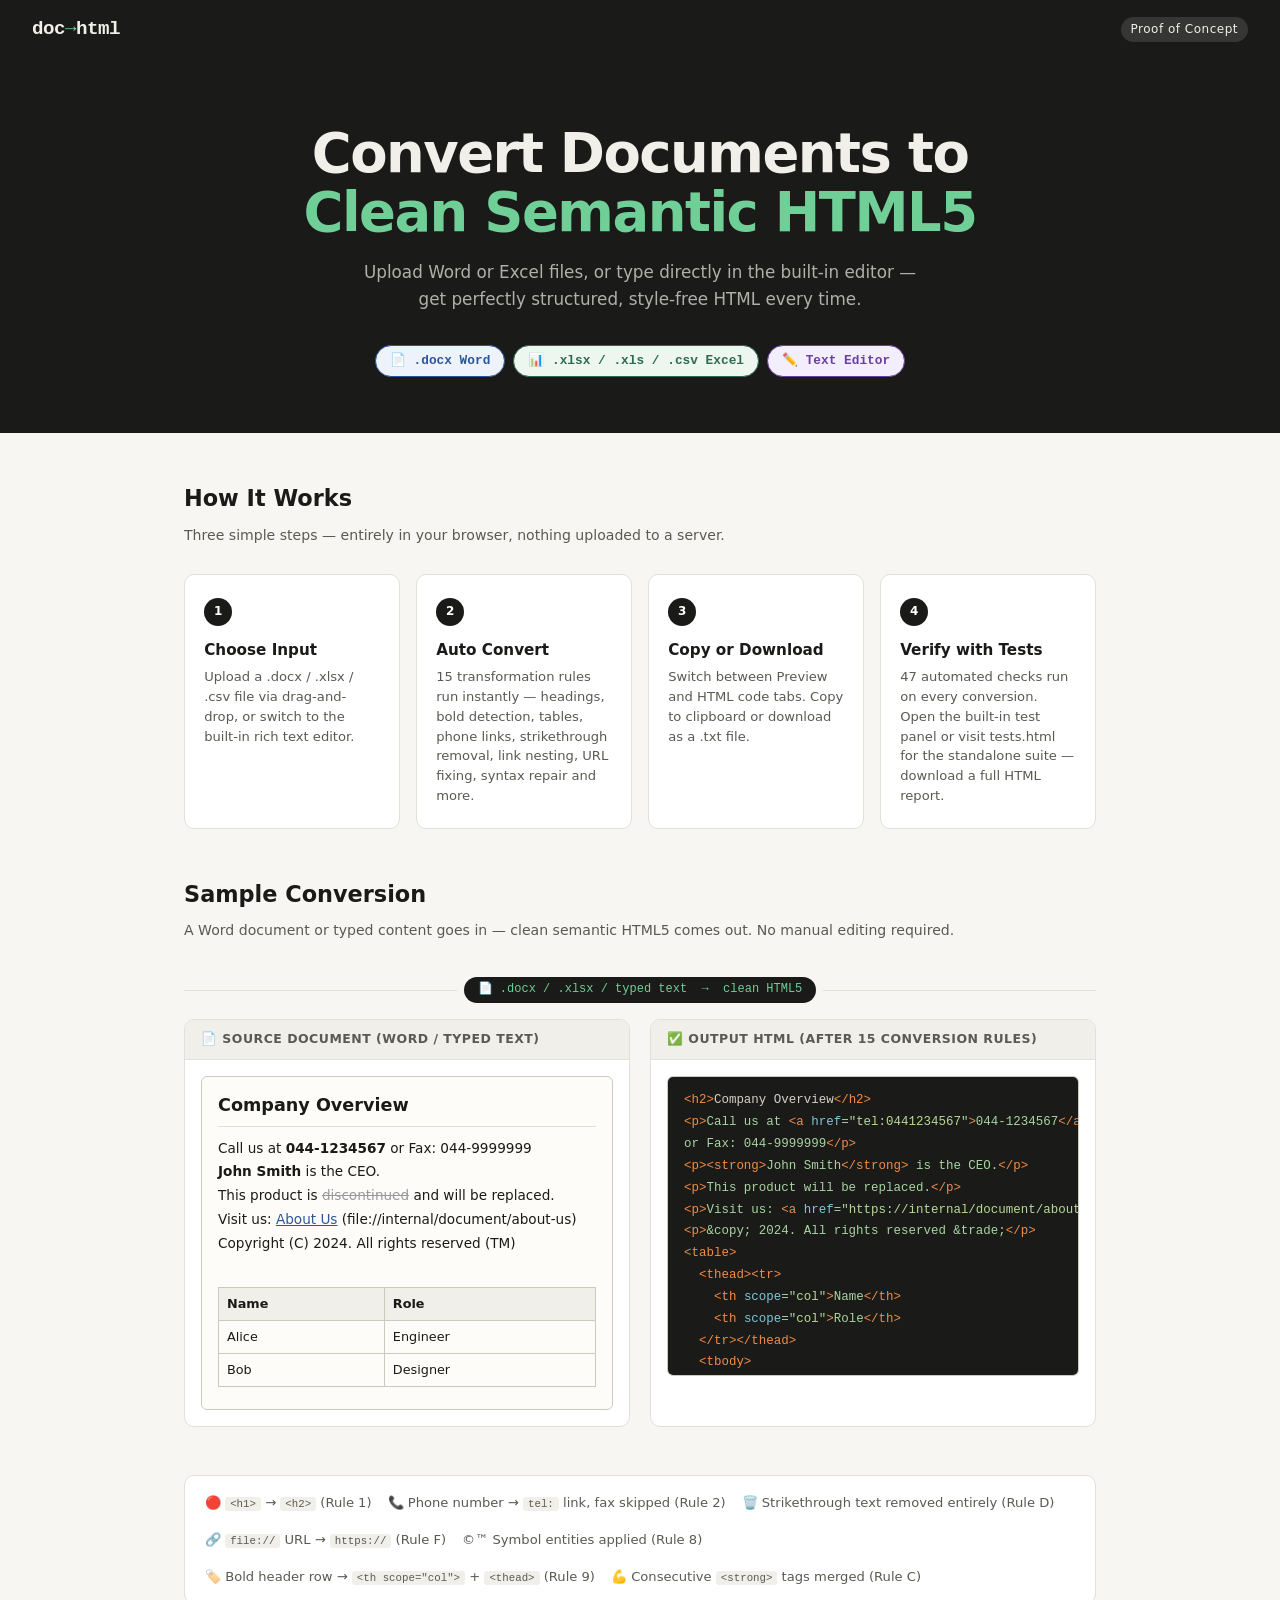
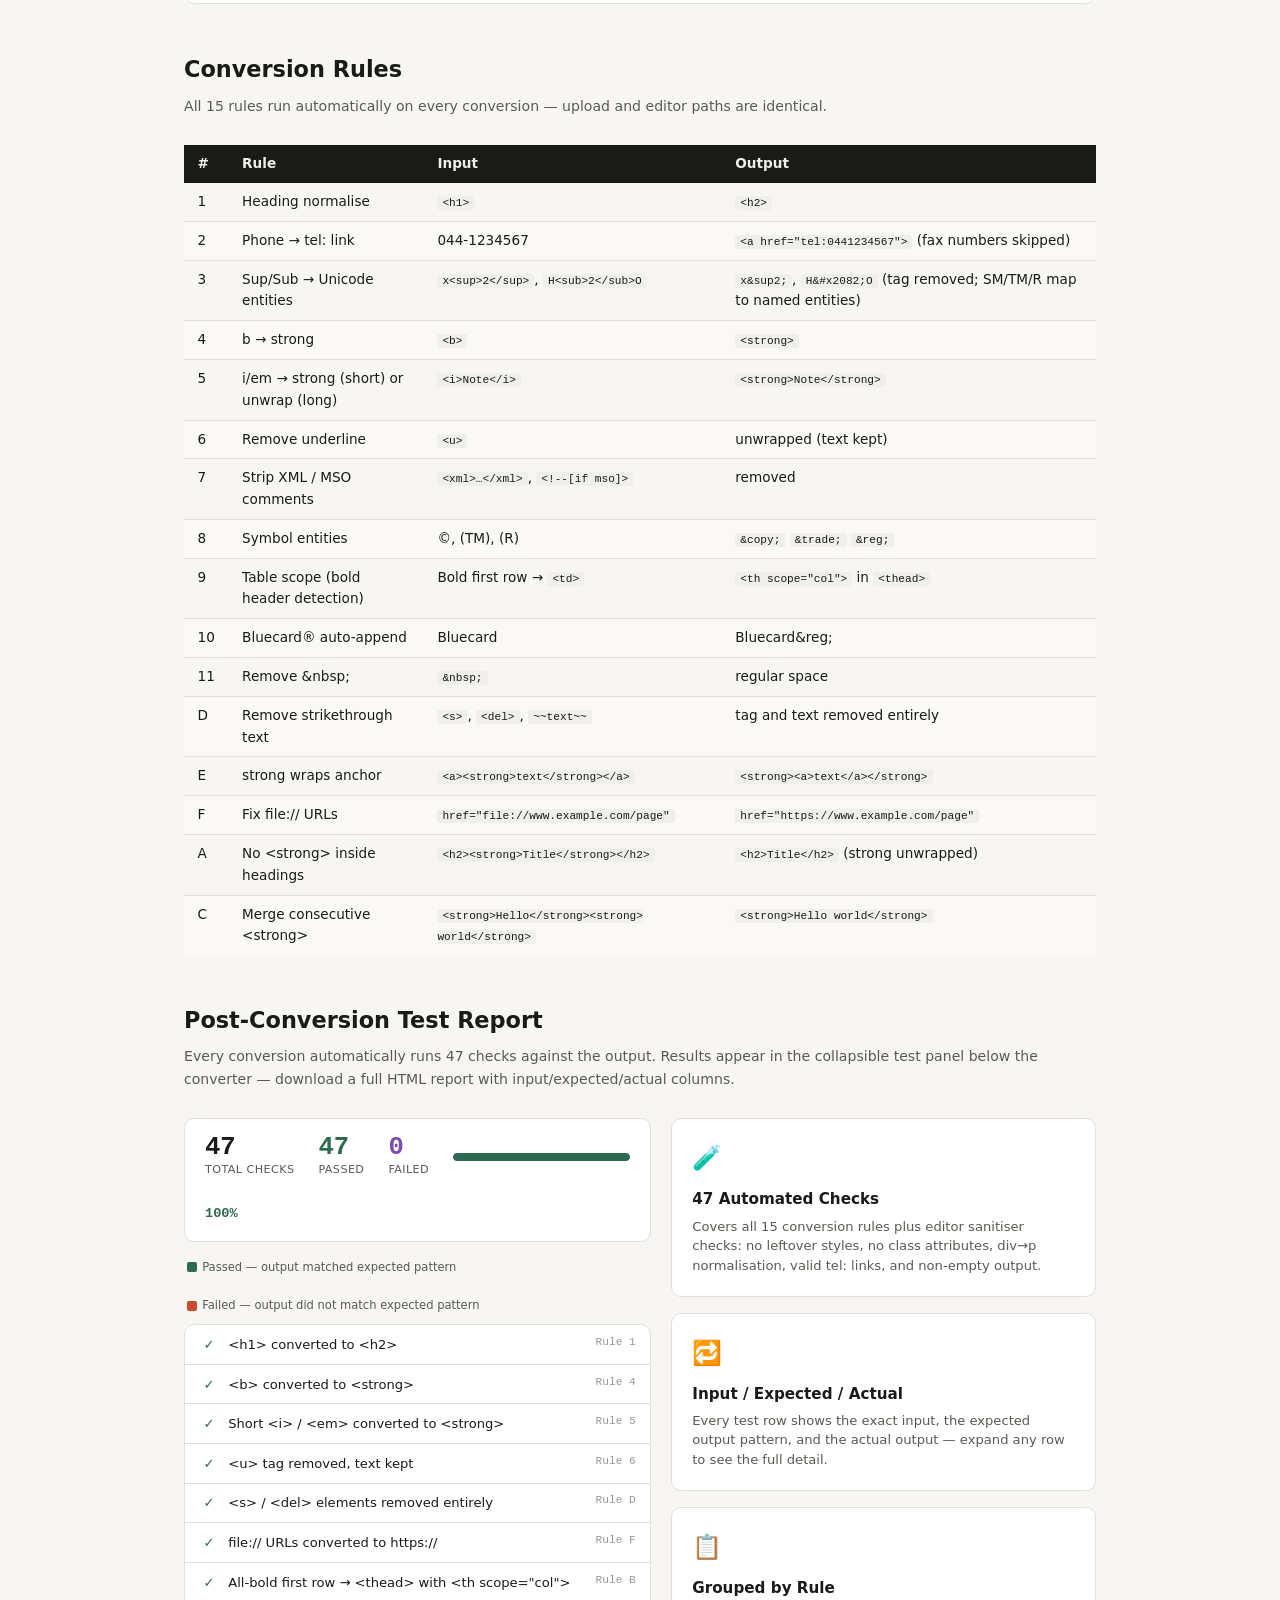
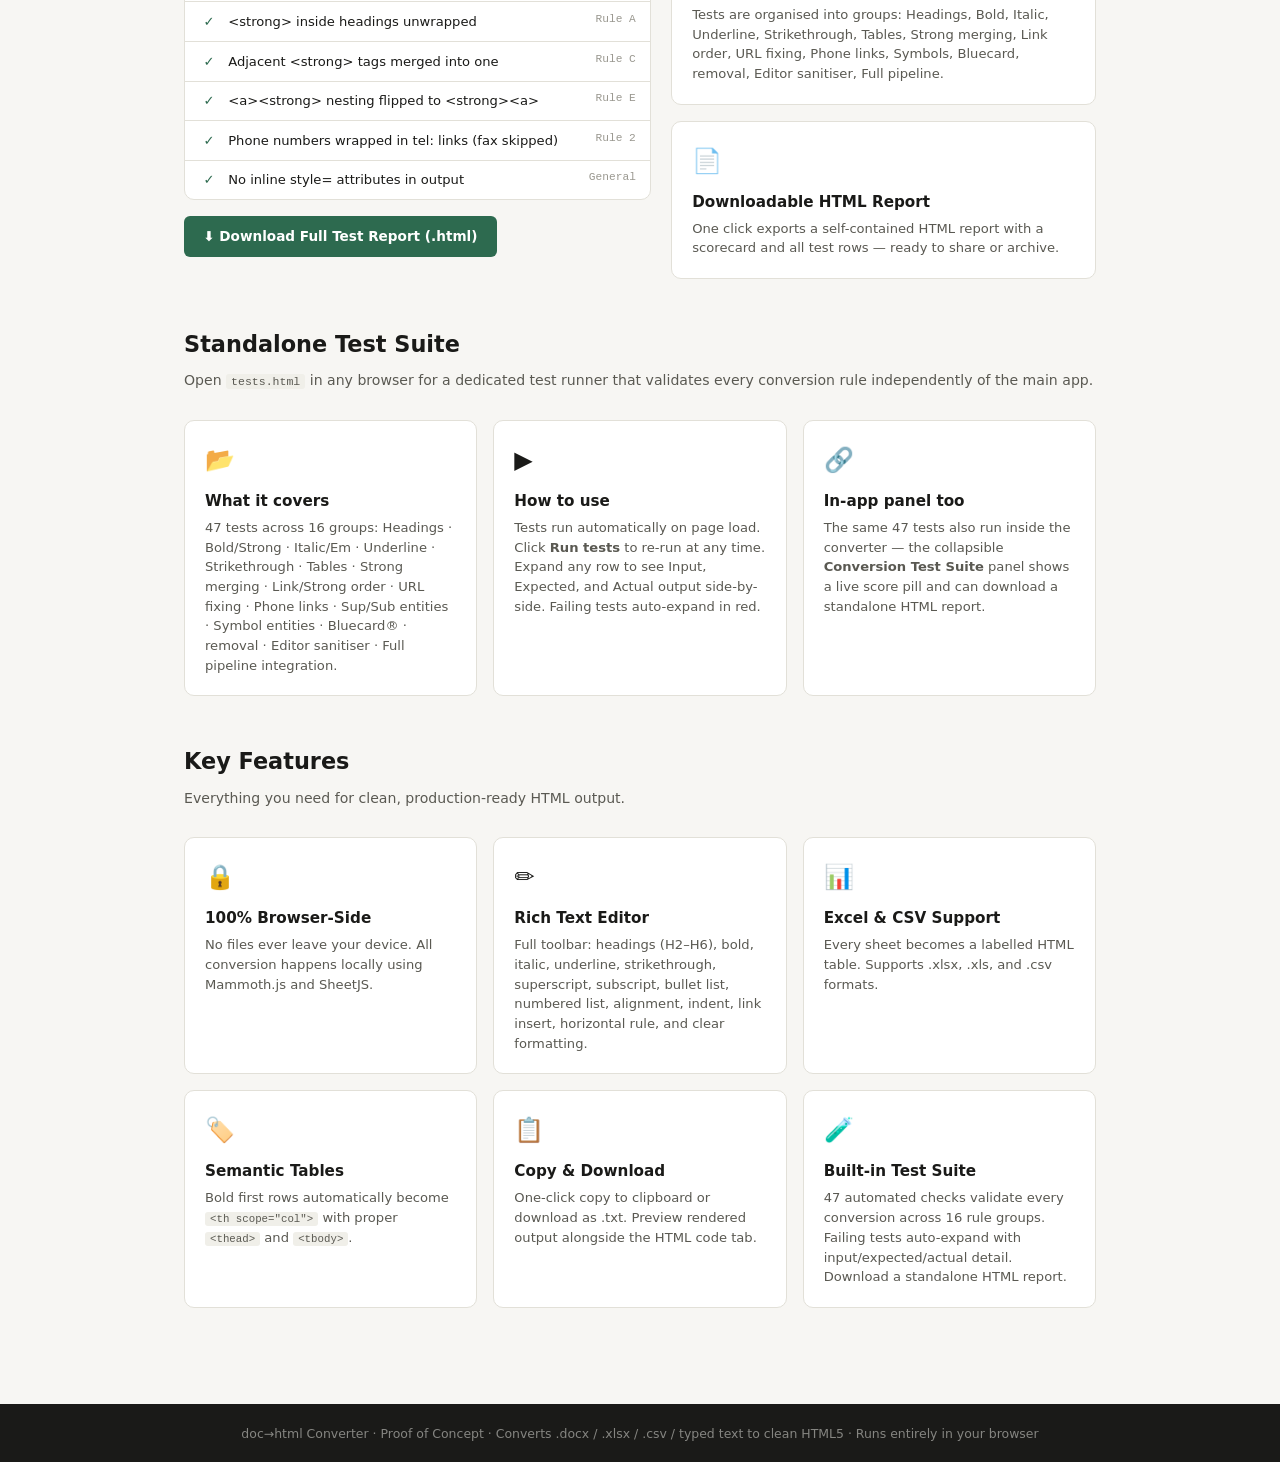
==== commit 6463a169: "Fix Rule 3 example, remove Dark Mode tile, add test suite section, align with production code - Rule" ====
--- a/poc.html
+++ b/poc.html
@@ -151,7 +151,7 @@
     <div class="step"><div class="step-num">1</div><h3>Choose Input</h3><p>Upload a .docx / .xlsx / .csv file via drag-and-drop, or switch to the built-in rich text editor.</p></div>
     <div class="step"><div class="step-num">2</div><h3>Auto Convert</h3><p>15 transformation rules run instantly — headings, bold detection, tables, phone links, strikethrough removal, link nesting, URL fixing, syntax repair and more.</p></div>
     <div class="step"><div class="step-num">3</div><h3>Copy or Download</h3><p>Switch between Preview and HTML code tabs. Copy to clipboard or download as a .txt file.</p></div>
-    <div class="step"><div class="step-num">4</div><h3>Verify with Tests</h3><p>22 automated checks run on every conversion. Download a full HTML test report with line-numbered pass/fixed/fail details.</p></div>
+    <div class="step"><div class="step-num">4</div><h3>Verify with Tests</h3><p>47 automated checks run on every conversion. Open the built-in test panel or visit tests.html for the standalone suite — download a full HTML report.</p></div>
   </div>
 
   <!-- SAMPLE CONVERSION -->
@@ -222,7 +222,7 @@
     <tbody>
       <tr><td>1</td><td>Heading normalise</td><td><code>&lt;h1&gt;</code></td><td><code>&lt;h2&gt;</code></td></tr>
       <tr><td>2</td><td>Phone → tel: link</td><td>044-1234567</td><td><code>&lt;a href="tel:0441234567"&gt;</code> (fax numbers skipped)</td></tr>
-      <tr><td>3</td><td>Sup/Sub → Unicode</td><td><code>&lt;sup&gt;TM&lt;/sup&gt;</code></td><td><code>&amp;trade;</code></td></tr>
+      <tr><td>3</td><td>Sup/Sub → Unicode entities</td><td><code>x&lt;sup&gt;2&lt;/sup&gt;</code>, <code>H&lt;sub&gt;2&lt;/sub&gt;O</code></td><td><code>x&amp;sup2;</code>, <code>H&amp;#x2082;O</code> (tag removed; SM/TM/R map to named entities)</td></tr>
       <tr><td>4</td><td>b → strong</td><td><code>&lt;b&gt;</code></td><td><code>&lt;strong&gt;</code></td></tr>
       <tr><td>5</td><td>i/em → strong (short) or unwrap (long)</td><td><code>&lt;i&gt;Note&lt;/i&gt;</code></td><td><code>&lt;strong&gt;Note&lt;/strong&gt;</code></td></tr>
       <tr><td>6</td><td>Remove underline</td><td><code>&lt;u&gt;</code></td><td>unwrapped (text kept)</td></tr>
@@ -234,47 +234,43 @@
       <tr><td>D</td><td>Remove strikethrough text</td><td><code>&lt;s&gt;</code>, <code>&lt;del&gt;</code>, <code>~~text~~</code></td><td>tag and text removed entirely</td></tr>
       <tr><td>E</td><td>strong wraps anchor</td><td><code>&lt;a&gt;&lt;strong&gt;text&lt;/strong&gt;&lt;/a&gt;</code></td><td><code>&lt;strong&gt;&lt;a&gt;text&lt;/a&gt;&lt;/strong&gt;</code></td></tr>
       <tr><td>F</td><td>Fix file:// URLs</td><td><code>href="file://www.example.com/page"</code></td><td><code>href="https://www.example.com/page"</code></td></tr>
-      <tr><td>G</td><td>Fix unclosed quotes, brackets &amp; tags</td><td><code>&lt;a href="https://x.com&gt;</code>, <code>&lt;p&gt;A&lt;p&gt;B&lt;/p&gt;</code></td><td>quote/tag auto-closed, flagged 🔧 in test report</td></tr>
+      <tr><td>A</td><td>No &lt;strong&gt; inside headings</td><td><code>&lt;h2&gt;&lt;strong&gt;Title&lt;/strong&gt;&lt;/h2&gt;</code></td><td><code>&lt;h2&gt;Title&lt;/h2&gt;</code> (strong unwrapped)</td></tr>
+      <tr><td>C</td><td>Merge consecutive &lt;strong&gt;</td><td><code>&lt;strong&gt;Hello&lt;/strong&gt;&lt;strong&gt; world&lt;/strong&gt;</code></td><td><code>&lt;strong&gt;Hello world&lt;/strong&gt;</code></td></tr>
     </tbody>
   </table>
 
   <!-- TEST REPORT -->
   <div class="section-title">Post-Conversion Test Report</div>
-  <div class="section-sub">Every conversion automatically runs 21 checks against the output. Download a full HTML report with line-numbered error locations.</div>
+  <div class="section-sub">Every conversion automatically runs 47 checks against the output. Results appear in the collapsible test panel below the converter — download a full HTML report with input/expected/actual columns.</div>
 
   <div class="report-grid">
     <div>
       <div class="scorecard">
-        <div><div class="score-num" style="color:var(--ink)">22</div><div class="score-label">Total Checks</div></div>
-        <div><div class="score-num score-pass">19</div><div class="score-label">Passed</div></div>
-        <div><div class="score-num score-fixed">2</div><div class="score-label">Auto-Fixed</div></div>
-        <div><div class="score-num score-fail">1</div><div class="score-label">Failed</div></div>
-        <div class="pct-bar"><div class="pct-fill warn" style="width:86%"></div></div>
-        <span style="font-family:var(--mono);font-weight:700;color:#d97706;font-size:.85rem">86%</span>
+        <div><div class="score-num" style="color:var(--ink)">47</div><div class="score-label">Total Checks</div></div>
+        <div><div class="score-num score-pass">47</div><div class="score-label">Passed</div></div>
+        <div><div class="score-num score-fixed">0</div><div class="score-label">Failed</div></div>
+        <div class="pct-bar"><div class="pct-fill" style="width:100%"></div></div>
+        <span style="font-family:var(--mono);font-weight:700;color:var(--green);font-size:.85rem">100%</span>
       </div>
 
       <!-- Legend -->
       <div style="display:flex;gap:1.25rem;flex-wrap:wrap;font-size:.72rem;color:#5a5952;margin-bottom:.6rem;padding:0 .2rem;">
-        <span><span style="display:inline-block;width:10px;height:10px;border-radius:2px;background:var(--green);margin-right:5px;vertical-align:middle"></span>Passed — no issue found</span>
-        <span><span style="display:inline-block;width:10px;height:10px;border-radius:2px;background:#7c4dab;margin-right:5px;vertical-align:middle"></span>Auto-Fixed — issue corrected automatically</span>
-        <span><span style="display:inline-block;width:10px;height:10px;border-radius:2px;background:var(--accent);margin-right:5px;vertical-align:middle"></span>Failed — needs attention</span>
+        <span><span style="display:inline-block;width:10px;height:10px;border-radius:2px;background:var(--green);margin-right:5px;vertical-align:middle"></span>Passed — output matched expected pattern</span>
+        <span><span style="display:inline-block;width:10px;height:10px;border-radius:2px;background:var(--accent);margin-right:5px;vertical-align:middle"></span>Failed — output did not match expected pattern</span>
       </div>
 
       <div class="check-list">
-        <div class="check-item"><span class="check-icon ok">✓</span><span class="check-name">No &lt;h1&gt; tags in output (h1 → h2)</span><span class="check-rule">Rule 1</span></div>
-        <div class="check-item"><span class="check-icon ok">✓</span><span class="check-name">No &lt;b&gt; tags in output (b → strong)</span><span class="check-rule">Rule 4</span></div>
-        <div class="check-item"><span class="check-icon ok">✓</span><span class="check-name">No &lt;u&gt; tags in output (underline removed)</span><span class="check-rule">Rule 6</span></div>
-        <div class="check-item"><span class="check-icon bad">✗</span><span class="check-name">No &amp;nbsp; entities in output</span><span class="check-line">Line 14</span></div>
-        <div class="check-item"><span class="check-icon ok">✓</span><span class="check-name">No &lt;s&gt;, &lt;del&gt;, or &lt;strike&gt; tags</span><span class="check-rule">Rule D</span></div>
-        <div class="check-item"><span class="check-icon ok">✓</span><span class="check-name">No file:// URLs in href attributes</span><span class="check-rule">Rule F</span></div>
-        <div class="check-item">
-          <span class="check-icon fixed">🔧</span><span class="check-name">Unclosed attribute quote auto-fixed</span><span class="check-line fixed-line">Line 9</span>
-          <div class="fixed-diff"><code>&lt;a href="https://example.com&gt;</code> → <code class="to">&lt;a href="https://example.com"&gt;</code></div>
-        </div>
-        <div class="check-item">
-          <span class="check-icon fixed">🔧</span><span class="check-name">Unclosed &lt;p&gt; tag auto-closed</span><span class="check-line fixed-line">Line 22</span>
-          <div class="fixed-diff"><code>&lt;p&gt;First … &lt;p&gt;</code> → <code class="to">&lt;p&gt;First … &lt;/p&gt;&lt;p&gt;</code></div>
-        </div>
+        <div class="check-item"><span class="check-icon ok">✓</span><span class="check-name">&lt;h1&gt; converted to &lt;h2&gt;</span><span class="check-rule">Rule 1</span></div>
+        <div class="check-item"><span class="check-icon ok">✓</span><span class="check-name">&lt;b&gt; converted to &lt;strong&gt;</span><span class="check-rule">Rule 4</span></div>
+        <div class="check-item"><span class="check-icon ok">✓</span><span class="check-name">Short &lt;i&gt; / &lt;em&gt; converted to &lt;strong&gt;</span><span class="check-rule">Rule 5</span></div>
+        <div class="check-item"><span class="check-icon ok">✓</span><span class="check-name">&lt;u&gt; tag removed, text kept</span><span class="check-rule">Rule 6</span></div>
+        <div class="check-item"><span class="check-icon ok">✓</span><span class="check-name">&lt;s&gt; / &lt;del&gt; elements removed entirely</span><span class="check-rule">Rule D</span></div>
+        <div class="check-item"><span class="check-icon ok">✓</span><span class="check-name">file:// URLs converted to https://</span><span class="check-rule">Rule F</span></div>
+        <div class="check-item"><span class="check-icon ok">✓</span><span class="check-name">All-bold first row → &lt;thead&gt; with &lt;th scope="col"&gt;</span><span class="check-rule">Rule B</span></div>
+        <div class="check-item"><span class="check-icon ok">✓</span><span class="check-name">&lt;strong&gt; inside headings unwrapped</span><span class="check-rule">Rule A</span></div>
+        <div class="check-item"><span class="check-icon ok">✓</span><span class="check-name">Adjacent &lt;strong&gt; tags merged into one</span><span class="check-rule">Rule C</span></div>
+        <div class="check-item"><span class="check-icon ok">✓</span><span class="check-name">&lt;a&gt;&lt;strong&gt; nesting flipped to &lt;strong&gt;&lt;a&gt;</span><span class="check-rule">Rule E</span></div>
+        <div class="check-item"><span class="check-icon ok">✓</span><span class="check-name">Phone numbers wrapped in tel: links (fax skipped)</span><span class="check-rule">Rule 2</span></div>
         <div class="check-item"><span class="check-icon ok">✓</span><span class="check-name">No inline style= attributes in output</span><span class="check-rule">General</span></div>
       </div>
 
@@ -284,24 +280,46 @@
     <div>
       <div class="feat" style="margin-bottom:1rem">
         <div class="feat-icon">🧪</div>
-        <h3>22 Automated Checks</h3>
-        <p>Covers all 15 conversion rules plus general checks: no leftover styles, no class attributes, valid tel: links, and non-empty output.</p>
+        <h3>47 Automated Checks</h3>
+        <p>Covers all 15 conversion rules plus editor sanitiser checks: no leftover styles, no class attributes, div→p normalisation, valid tel: links, and non-empty output.</p>
       </div>
       <div class="feat" style="margin-bottom:1rem">
-        <div class="feat-icon">🔧</div>
-        <h3>Auto-Fix with Diff View</h3>
-        <p>Unclosed quotes, stray brackets, and unclosed tags are detected and repaired automatically — shown in purple with a before → after diff.</p>
+        <div class="feat-icon">🔁</div>
+        <h3>Input / Expected / Actual</h3>
+        <p>Every test row shows the exact input, the expected output pattern, and the actual output — expand any row to see the full detail.</p>
       </div>
       <div class="feat" style="margin-bottom:1rem">
-        <div class="feat-icon">📍</div>
-        <h3>Line-Numbered Errors</h3>
-        <p>Every failed or fixed check points to the exact line number and snippet in the converted HTML — no manual searching required.</p>
+        <div class="feat-icon">📋</div>
+        <h3>Grouped by Rule</h3>
+        <p>Tests are organised into groups: Headings, Bold, Italic, Underline, Strikethrough, Tables, Strong merging, Link order, URL fixing, Phone links, Symbols, Bluecard, &nbsp; removal, Editor sanitiser, Full pipeline.</p>
       </div>
       <div class="feat">
         <div class="feat-icon">📄</div>
-        <h3>Standalone HTML Report</h3>
-        <p>The report is a self-contained file with a scorecard, pass/fixed/fail breakdown grouped by rule, and the full converted HTML — ready to share or archive.</p>
-      </div>
+        <h3>Downloadable HTML Report</h3>
+        <p>One click exports a self-contained HTML report with a scorecard and all test rows — ready to share or archive.</p>
+      </div>
+    </div>
+  </div>
+
+  <!-- STANDALONE TEST SUITE -->
+  <div class="section-title">Standalone Test Suite</div>
+  <div class="section-sub">Open <code>tests.html</code> in any browser for a dedicated test runner that validates every conversion rule independently of the main app.</div>
+
+  <div style="display:grid;grid-template-columns:repeat(auto-fit,minmax(280px,1fr));gap:1rem;margin-bottom:3rem;">
+    <div style="background:var(--surface);border:1px solid var(--border);border-radius:var(--radius);padding:1.25rem;">
+      <div style="font-size:1.5rem;margin-bottom:.6rem;">📂</div>
+      <h3 style="font-size:.95rem;font-weight:700;margin-bottom:.3rem;">What it covers</h3>
+      <p style="font-size:.82rem;color:#5a5952;line-height:1.5;">47 tests across 16 groups: Headings · Bold/Strong · Italic/Em · Underline · Strikethrough · Tables · Strong merging · Link/Strong order · URL fixing · Phone links · Sup/Sub entities · Symbol entities · Bluecard® · &nbsp; removal · Editor sanitiser · Full pipeline integration.</p>
+    </div>
+    <div style="background:var(--surface);border:1px solid var(--border);border-radius:var(--radius);padding:1.25rem;">
+      <div style="font-size:1.5rem;margin-bottom:.6rem;">▶</div>
+      <h3 style="font-size:.95rem;font-weight:700;margin-bottom:.3rem;">How to use</h3>
+      <p style="font-size:.82rem;color:#5a5952;line-height:1.5;">Tests run automatically on page load. Click <strong>Run tests</strong> to re-run at any time. Expand any row to see Input, Expected, and Actual output side-by-side. Failing tests auto-expand in red.</p>
+    </div>
+    <div style="background:var(--surface);border:1px solid var(--border);border-radius:var(--radius);padding:1.25rem;">
+      <div style="font-size:1.5rem;margin-bottom:.6rem;">🔗</div>
+      <h3 style="font-size:.95rem;font-weight:700;margin-bottom:.3rem;">In-app panel too</h3>
+      <p style="font-size:.82rem;color:#5a5952;line-height:1.5;">The same 47 tests also run inside the converter — the collapsible <strong>Conversion Test Suite</strong> panel shows a live score pill and can download a standalone HTML report.</p>
     </div>
   </div>
 
@@ -310,12 +328,11 @@
   <div class="section-sub">Everything you need for clean, production-ready HTML output.</div>
   <div class="features">
     <div class="feat"><div class="feat-icon">🔒</div><h3>100% Browser-Side</h3><p>No files ever leave your device. All conversion happens locally using Mammoth.js and SheetJS.</p></div>
-    <div class="feat"><div class="feat-icon">✏️</div><h3>Rich Text Editor</h3><p>Full toolbar: headings, bold, italic, underline, lists, alignment, indent, links, and more.</p></div>
+    <div class="feat"><div class="feat-icon">✏️</div><h3>Rich Text Editor</h3><p>Full toolbar: headings (H2–H6), bold, italic, underline, strikethrough, superscript, subscript, bullet list, numbered list, alignment, indent, link insert, horizontal rule, and clear formatting.</p></div>
     <div class="feat"><div class="feat-icon">📊</div><h3>Excel & CSV Support</h3><p>Every sheet becomes a labelled HTML table. Supports .xlsx, .xls, and .csv formats.</p></div>
     <div class="feat"><div class="feat-icon">🏷️</div><h3>Semantic Tables</h3><p>Bold first rows automatically become <code>&lt;th scope="col"&gt;</code> with proper <code>&lt;thead&gt;</code> and <code>&lt;tbody&gt;</code>.</p></div>
-    <div class="feat"><div class="feat-icon">📋</div><h3>Copy & Download</h3><p>One-click copy to clipboard or download as .txt. Preview rendered output alongside the code.</p></div>
-    <div class="feat"><div class="feat-icon">🌙</div><h3>Dark Mode</h3><p>Automatically adapts to your system's light or dark preference using CSS custom properties.</p></div>
-    <div class="feat"><div class="feat-icon">🧪</div><h3>Built-in Test Suite</h3><p>22 automated checks validate every conversion. Auto-fixed issues are shown in purple with a before → after diff; failures report the exact line number.</p></div>
+    <div class="feat"><div class="feat-icon">📋</div><h3>Copy & Download</h3><p>One-click copy to clipboard or download as .txt. Preview rendered output alongside the HTML code tab.</p></div>
+    <div class="feat"><div class="feat-icon">🧪</div><h3>Built-in Test Suite</h3><p>47 automated checks validate every conversion across 16 rule groups. Failing tests auto-expand with input/expected/actual detail. Download a standalone HTML report.</p></div>
   </div>
 </div>
 
